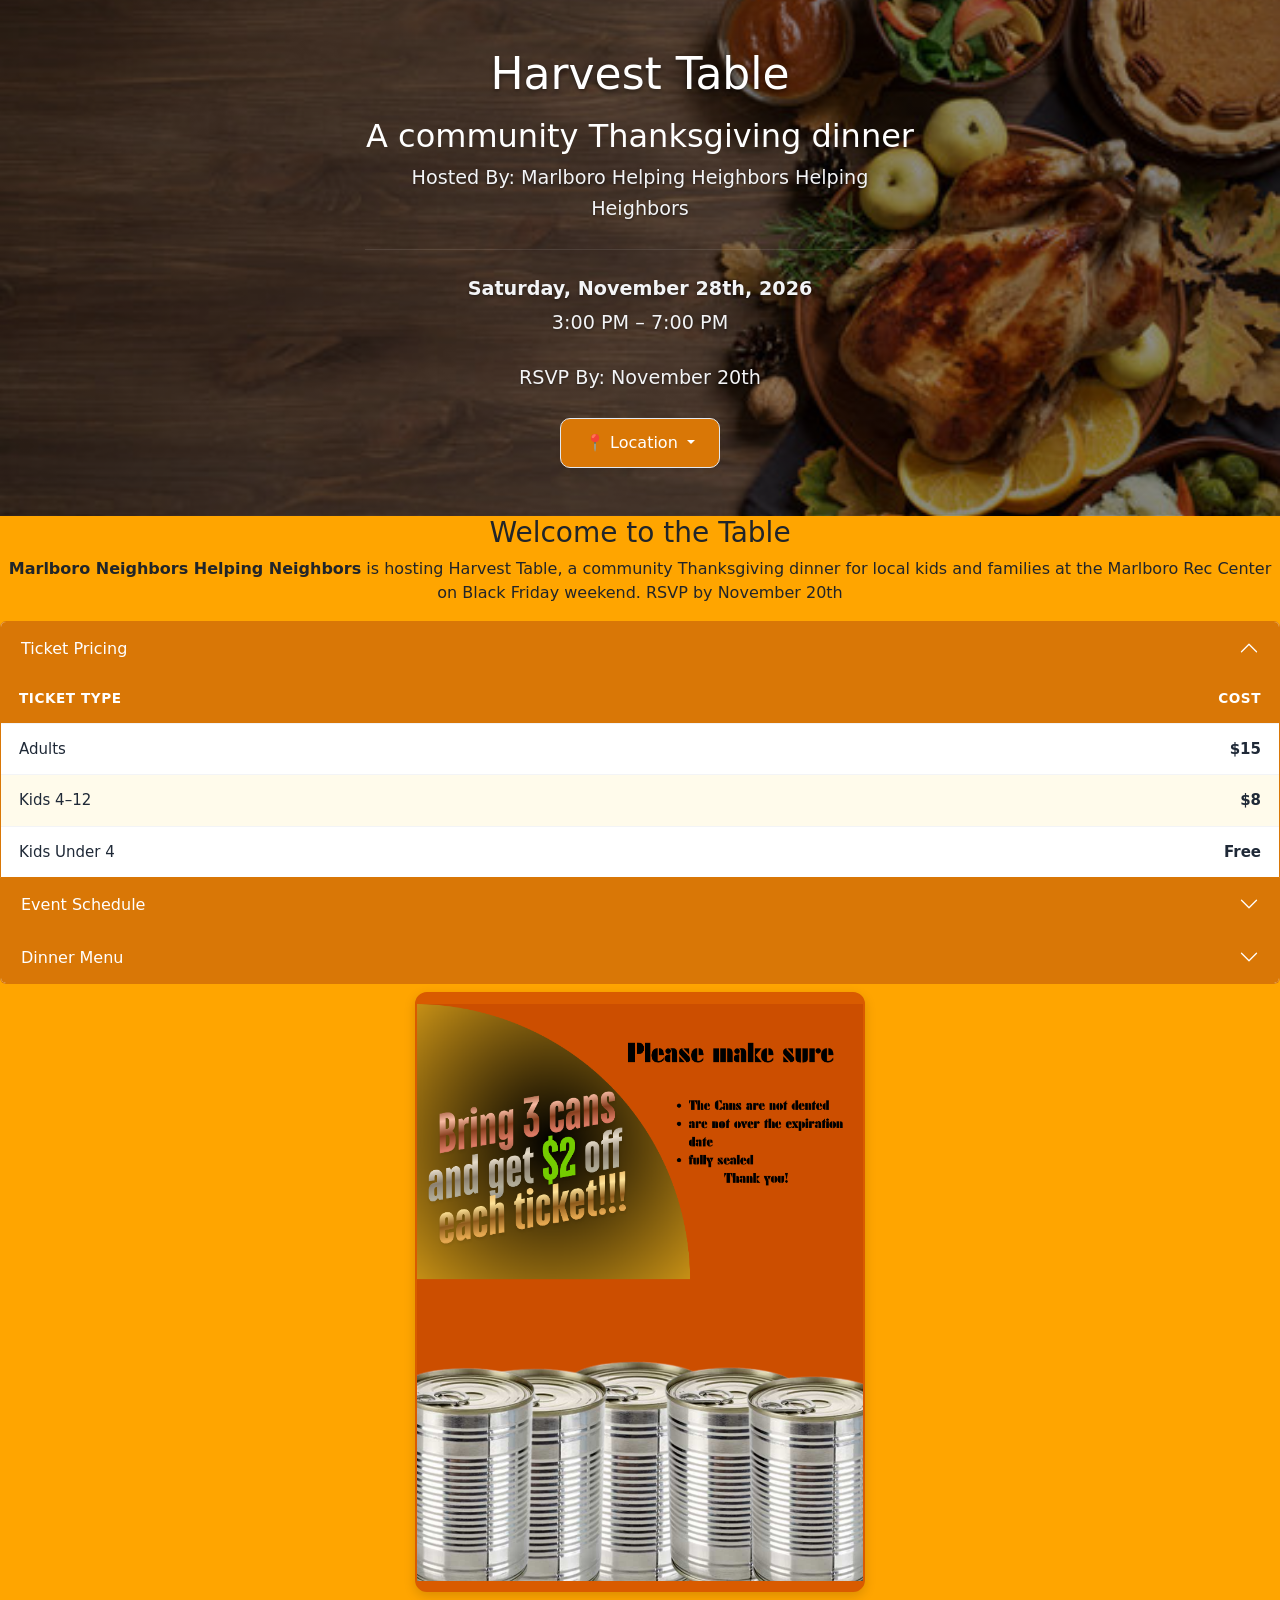
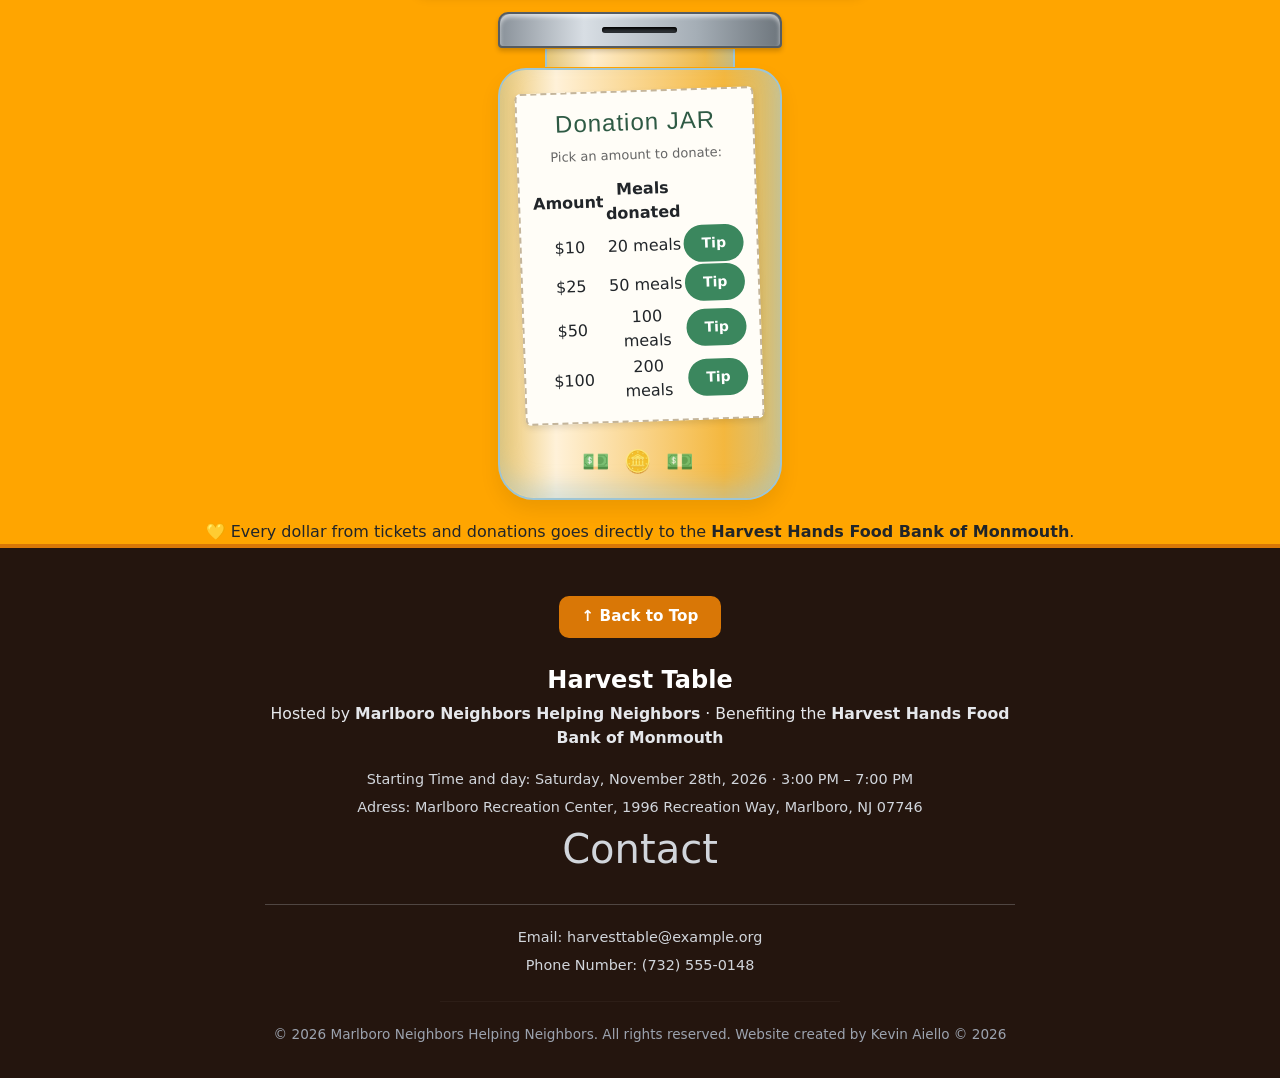
==== index.html @ 353831ac "made changes to the time schedule" ====
<!doctype html>
<html lang="en">

<head>
  <meta charset="utf-8">
  <meta name="viewport" content="width=device-width, initial-scale=1">
  <title>Harvest Table: A community Thanksgiving dinner</title>
  <link rel="icon" type="image/png" href="2938250.png">
  <meta name="description" content="This is the description that search engines will display. Aim for 145-155 characters.">
  <meta name="author" content="Insert the content author or owner name here">

  <!-- 1. Add Bootstrap 5 CSS BEFORE your style.css -->
  <link href="https://cdn.jsdelivr.net/npm/bootstrap@5.3.3/dist/css/bootstrap.min.css" rel="stylesheet">

  <!-- Link to your CSS file -->
  <link rel="stylesheet" href="style.css">

  <!-- 2. Add Bootstrap 5 JS Bundle (required for dropdowns & accordions) -->
  <script src="https://cdn.jsdelivr.net/npm/bootstrap@5.3.3/dist/js/bootstrap.bundle.min.js" defer></script>

  <!-- Link to your JS file -->
  <script src="script.js" defer></script>
</head>

<body>
  <!-- HERO / JUMBOTRON -->
  <header class="jumbotron">
    <div class="jumbotron-content">
      <h1>Harvest Table</h1>
      <h2>A community Thanksgiving dinner</h2>
      <p>Hosted By: Marlboro Helping Heighbors Helping Heighbors</p>
      <hr>
      <p class="mb-1 fw-semibold">Saturday, November 28th, 2026</p>
      <p class="mb-4">3:00 PM – 7:00 PM</p>
      <p>RSVP By: November 20th</p>

      <!-- LOCATION DROPDOWN -->
      <div class="dropdown location-dropdown">
        <button id="locationDropdownBtn" class="btn btn-light dropdown-toggle shadow-sm" type="button" data-bs-toggle="dropdown" data-bs-auto-close="outside" aria-expanded="false">
          📍 Location
        </button>

        <div class="dropdown-menu p-3 shadow-lg border-0" aria-labelledby="locationDropdownBtn">
          <div class="map-container mb-2">
            <iframe
              src="https://www.google.com/maps/embed?pb=!3m2!1sen!2sus!4v1794594938761!5m2!1sen!2sus!6m8!1m7!1s4ZTlZjT7XPtwOHM4Aud2xg!2m2!1d40.32738383964609!2d-74.2640283165281!3f290.0593765064519!4f0.35395307500712647!5f0.7820865974627469"
              allowfullscreen=""
              loading="lazy"
              referrerpolicy="strict-origin-when-cross-origin">
            </iframe>
          </div>
          <small class="d-block text-dark text-start">
            <strong>Address:</strong> Marlboro Recreation Center, 1996 Recreation Way, Marlboro, NJ 07746
          </small>

           <small class="d-block text-dark text-start">
            <strong>Parking:</strong> Free Parking (Acessable Entrance)
          </small>
          <button class="btn btn-secondary btn-sm w-100 mt-3" type="button" onclick="bootstrap.Dropdown.getOrCreateInstance(document.getElementById('locationDropdownBtn')).hide()">
            Close Map
          </button>
        </div>
      </div>
    </div>
  </header>

  <!-- MAIN CONTENT -->
  <main class="content-wrapper">

    <!-- ORGANIZED INTRO CARD -->
    <section class="intro-card">
      <h3>Welcome to the Table</h3>
      <p>
        <strong>Marlboro Neighbors Helping Neighbors</strong> is hosting Harvest Table, a community Thanksgiving dinner for local kids and families at the Marlboro Rec Center on Black Friday weekend. RSVP by November 20th
      </p>
      <div class="charity-callout">
      </div>
    </section>

    <!-- EVENT DETAILS ACCORDION -->
    <section class="accordion custom-accordion" id="eventDetailsAccordion">

      <!-- 1. TICKET PRICING -->
      <div class="accordion-item">
        <h2 class="accordion-header" id="headingTickets">
          <button class="accordion-button" type="button" data-bs-toggle="collapse" data-bs-target="#collapseTickets" aria-expanded="true" aria-controls="collapseTickets">
             Ticket Pricing
          </button>
        </h2>
        <div id="collapseTickets" class="accordion-collapse collapse show" aria-labelledby="headingTickets" data-bs-parent="#eventDetailsAccordion">
          <div class="accordion-body p-0">
            <div class="table-responsive">
              <table class="styled-table">
                <thead>
                  <tr>
                    <th>Ticket Type</th>
                    <th class="text-right">Cost</th>
                  </tr>
              
                </thead>
                <tbody>
                  <tr>
                    <td>Adults</td>
                    <td class="text-right fw-semibold">$15</td>
                  </tr>
                  <tr>
                    <td>Kids 4–12</td>
                    <td class="text-right fw-semibold">$8</td>
                  </tr>
                  <tr>
                    <td>Kids Under 4</td>
                    <td class="text-right fw-semibold">Free</td>
                  </tr>
                 
                </tbody>
                
              </table>

            </div>
          </div>
        </div>
      </div>

      <!-- 2. EVENT SCHEDULE -->
      <div class="accordion-item">
        <h2 class="accordion-header" id="headingSchedule">
          <button class="accordion-button collapsed" type="button" data-bs-toggle="collapse" data-bs-target="#collapseSchedule" aria-expanded="false" aria-controls="collapseSchedule">
             Event Schedule
          </button>
        </h2>
        <div id="collapseSchedule" class="accordion-collapse collapse" aria-labelledby="headingSchedule" data-bs-parent="#eventDetailsAccordion">
          <div class="accordion-body p-0">
            <div class="table-responsive">
              <table class="styled-table">
                <thead>
                  <tr>
                    <th class="col-nowrap">Time</th>
                    <th>What's Happening</th>
                  </tr>
                </thead>
                <tbody>
                  <tr>
                    <td class="col-nowrap fw-semibold">3:00-4:30 PM</td>
                    <td>Doors open · Kids' craft corner · Pumpkin decorating · Thankful Wall</td>
                  </tr>
                  <tr>
                    <td class="col-nowrap fw-semibold">4:30-6:00 PM</td>
                    <td>Dinner is served</td>
                  </tr>
                  <tr>
                    <td class="col-nowrap fw-semibold">6:00-6:45 PM</td>
                    <td>Pie contest + desserts</td>
                  </tr>
                  <tr>
                    <td class="col-nowrap fw-semibold">6:45-7:00 PM</td>
                    <td>Food bank thank-you + raffle</td>
                  </tr>
                </tbody>
              </table>
            </div>
          </div>
        </div>
      </div>

      <!-- 3. MENU -->
      <div class="accordion-item">
        <h2 class="accordion-header" id="headingMenu">
          <button class="accordion-button collapsed" type="button" data-bs-toggle="collapse" data-bs-target="#collapseMenu" aria-expanded="false" aria-controls="collapseMenu">
             Dinner Menu
          </button>
        </h2>
        <div id="collapseMenu" class="accordion-collapse collapse" aria-labelledby="headingMenu" data-bs-parent="#eventDetailsAccordion">
          <div class="accordion-body p-0">
            <div class="table-responsive">
              <table class="styled-table">
                <thead>
                  <tr>
                    <th class="col-nowrap">Course</th>
                    <th>Menu Items</th>
                  </tr>
                </thead>
                <tbody>
                  <tr>
                    <td class="col-nowrap fw-semibold">Mains</td>
                    <td>Roast turkey · Honey-glazed ham  · Stuffed acorn squash <em>(vegetarian/vegan option)</em></td>
                  </tr>
                  <tr>
                    <td class="col-nowrap fw-semibold">Sides</td>
                    <td>Mashed potatoes · Stuffing · Mac &amp; cheese · Green beans · Cranberry sauce · Cornbread</td>
                  </tr>
                  <tr>
                    <td class="col-nowrap fw-semibold">Dessert</td>
                    <td>Pumpkin pie · Apple pie</td>
                  </tr>
                  <tr>
                    <td class="col-nowrap fw-semibold">Drinks</td>
                    <td>Warm apple cider · Water · Coffee</td>
                  </tr>
                  <tr>
                    <td class="col-nowrap fw-semibold">(Allergies)</td>
                    <td>Let our staff know when you arrive.</td>
                  </tr>
                </tbody>
              </table>
            </div>
          </div>
        </div>
      </div>

    </section>
  </main>
<!-- Placed here to space the image box out -->
<h1></h1>
<!-- Placed here to space the image flyer box -->
<div class="flyer-box">
  <img src="Your paragraph text.png" alt="Bring 3 cans and get $2 off each ticket flyer">
</div>

















<!-- Tip Jar -->
  <!-- Outer Jar Container Table -->
  <table class="tip-jar">
    <!-- Lid Row -->
    <tr>
      <td class="jar-lid"></td>
    </tr>
    <!-- Neck Row -->
    <tr>
      <td><div class="jar-neck"></div></td>
    </tr>
    <!-- Glass Body Row -->
    <tr>
      <td class="jar-body">
        <div class="jar-label">
          <h2>Donation JAR</h2>
          <p>Pick an amount to donate:</p>

          <!-- Inner Donation Amounts Table -->
          <table class="donation-table">
            <thead>
              <tr>
                <th>Amount</th>
                <th>Meals donated</th>
                
              </tr>
            </thead>
            <tbody>
              <tr>
                <td class="amount">$10</td>
                <td>20 meals
                <td><a href="https://www.whitescreenonline.app/tool/tip-screen" class="tip-btn">Tip</a></td>
              </tr>
              <tr>
                <td class="amount">$25</td>
                <td>50 meals
                <td><a href="https://www.whitescreenonline.app/tool/tip-screen" class="tip-btn">Tip</a></td>
              </tr>
              <tr>
                <td class="amount">$50</td>
                <td>100 meals
                <td><a href="https://www.whitescreenonline.app/tool/tip-screen" class="tip-btn">Tip</a></td>
              </tr>
              <tr>
                <td class="amount">$100</td>
                <td>200 meals
                <td><a href="https://www.whitescreenonline.app/tool/tip-screen" class="tip-btn">Tip</a></td>
              </tr>
            </tbody>
          </table>

        </div>
        <div class="jar-bottom-money">💵 🪙 💵</div>
      </td>
    </tr>
  </table>

💛 Every dollar from tickets and donations goes directly to the <strong>Harvest Hands Food Bank of Monmouth</strong>.












<!-- FOOTER -->
  <footer class="site-footer">
    <div class="footer-content">
      <a href="#" class="back-to-top-btn">↑ Back to Top</a>

      <h4>Harvest Table</h4>
      <p class="footer-tagline">
        Hosted by <strong>Marlboro Neighbors Helping Neighbors</strong> · Benefiting the <strong>Harvest Hands Food Bank of Monmouth</strong>
      </p>

      <div class="footer-details">
        <span>Starting Time and day: Saturday, November 28th, 2026 · 3:00 PM – 7:00 PM</span>
        <span>Adress: Marlboro Recreation Center, 1996 Recreation Way, Marlboro, NJ 07746</span>
                  <h1>Contact</h1>
                     <hr>
        <span>Email: harvesttable@example.org</span>
        <span>Phone Number: (732) 555-0148</span>
      </div>

      <hr class="footer-divider">
      <small class="footer-copy">&copy; 2026 Marlboro Neighbors Helping Neighbors. All rights reserved.
                   Website created by Kevin Aiello &copy; 2026
      </small>
      
    </div>
  </footer>


</body>

</html>
---- style.css ----
body {
      font-family: system-ui, -apple-system, sans-serif;
      margin: 0;
      padding: 0;
      background-color: orange;
      text-align: center;
    }

  .jumbotron {
  background-image: linear-gradient(rgba(0, 0, 0, 0.45), rgba(0, 0, 0, 0.45)), url('360_F_225888620_WYUxWd3tUwkkbsGYDJJ5rAv2eTbTfed2.jpg');
  background-size: cover;
  background-position: right center;
  background-repeat: no-repeat;
  
  
  padding: 3rem 2rem; 
  margin: 0;
  border-radius: 0;
  text-align: center;
  color: #ffffff;
}

      
    
    .jumbotron-content {
      max-width: 550px;
      margin: 0 auto; 
    }

    .jumbotron h1 {
      font-size: 2.75rem;
      margin-top: 0;
      margin-bottom: 1rem;
      color: #ffffff;
      text-shadow: 0 2px 4px rgba(0, 0, 0, 0.5);
    }

    .jumbotron p {
      font-size: 1.2rem;
      color: #f3f4f6;
      margin-bottom: 1.5rem;
      line-height: 1.6;
      text-shadow: 0 1px 3px rgba(0, 0, 0, 0.5);
    }

    .jumbotron hr {
      border: 0;
      border-top: 1px solid rgba(255, 255, 255, 0.4);
      margin: 1.5rem 0;
    }

    .btn {
      display: inline-block;
      background-color: #d97706; 
      color: #ffffff;
      text-decoration: none;
      padding: 0.75rem 1.5rem;
      border-radius: 6px;
      font-weight: 600;
    }



.location-dropdown .dropdown-menu {
  width: 90vw;          
  background-color: #ffffff;
  margin-top: 8px !important;
}


.location-dropdown .map-container {
  position: relative;
  width: 100%;
  height: 350px;          /* Adjust height to your liking */
  border-radius: 12px;    /* Rounds the map corners */
  overflow: hidden;       /* Clips the iframe to the rounded corners */
  box-shadow: inset 0 0 0 1px rgba(0, 0, 0, 0.08);
}


.location-dropdown .map-container iframe {
  position: absolute;
  top: 0;
  left: 0;
  width: 100%;
  height: 100%;
  border: 0;
}


.location-dropdown > .btn {
  border-radius: 10px;
  font-weight: 500;
  border: 1px solid #e2e8f0;
  transition: all 0.2s ease;
}

.location-dropdown > .btn:hover {
  background-color: #f8fafc;
  transform: translateY(-1px);
}


    
.table-container {
  width: 100%;
  max-width: 700px;
  margin: 24px auto;
  overflow-x: auto;
  border-radius: 12px;
  background-color: #ffffff;
  box-shadow: 0 4px 16px rgba(0, 0, 0, 0.12);
  font-family: system-ui, -apple-system, sans-serif;
}

.styled-table {
  width: 100%;
  border-collapse: collapse;
  font-size: 15px;
  text-align: left;
  color: #1f2937;
}

.styled-table caption {
  font-size: 1.25rem;
  font-weight: 700;
  padding: 16px 18px 12px;
  text-align: left;
  color: #111827;
  background-color: #ffffff;
}

.styled-table thead tr {
  background-color: #d97706;
  color: #ffffff;
  font-size: 0.85rem;
  text-transform: uppercase;
  letter-spacing: 0.04em;
}

.styled-table th,
.styled-table td {
  padding: 14px 18px;
  border-bottom: 1px solid #f3f4f6;
}

.styled-table tbody tr {
  transition: background-color 0.15s ease;
}

.styled-table tbody tr:nth-of-type(even) {
  background-color: #fffbeb;
}

.styled-table tbody tr:hover {
  background-color: #fef3c7;
}

.styled-table tbody tr:last-of-type td {
  border-bottom: none;
}

.styled-table tfoot tr {
  font-weight: 700;
  background-color: #f9fafb;
  color: #111827;
  border-top: 2px solid #d97706;
}

.text-right {
  text-align: right;
}

/* accordion */
/* Alternating pattern: #d97706 (odd items) & Muted Gold (even items) */
.custom-accordion .accordion-item:nth-child(odd) .accordion-button {
  background-color: #d97706;
  color: #ffffff;
}

.custom-accordion .accordion-item:nth-child(even) .accordion-button {
  background-color: #d97706; /* Muted gold */
  color: #ffffff;
}

.custom-accordion .accordion-item:nth-child(odd) .accordion-button:not(.collapsed) {
  background-color: #d97706;
  color: #ffffff;
  box-shadow: none;
}

.custom-accordion .accordion-item:nth-child(even) .accordion-button:not(.collapsed) {
  background-color: #d97706; /* Slightly deeper muted gold when open */
  color: #ffffff;
  box-shadow: none;
}


.custom-accordion .accordion-button::after {
  filter: brightness(0) invert(1);
}

.custom-accordion .accordion-button:focus {
  box-shadow: 0 0 0 0.25rem rgba(217, 119, 6, 0.35);
}

/* Subtle matching border for each accordion item */
.custom-accordion .accordion-item:nth-child(odd) {
  border-color: #d97706;
}

.custom-accordion .accordion-item:nth-child(even) {
  border-color: #d97706;
}
/* Accordion */






/* Main Jar Table */
.tip-jar {
  border-collapse: separate;
  border-spacing: 0;
  width: 240px;
  margin: 20px auto;
}

/* Metal Lid */
.jar-lid {
  height: 36px;
  background: linear-gradient(90deg, #8a929a 0%, #d8dee4 30%, #a5aeb6 70%, #6e767d 100%);
  border: 2px solid #555c63;
  border-radius: 10px 10px 4px 4px;
  box-shadow: inset 0 3px 4px rgba(255, 255, 255, 0.6), 0 3px 5px rgba(0, 0, 0, 0.2);
  position: relative;
}

/* Coin Slot on Lid */
.jar-lid::after {
  content: "";
  display: block;
  width: 75px;
  height: 6px;
  background: #2c3034;
  border-radius: 3px;
  margin: 0 auto;
  box-shadow: inset 0 2px 3px #000;
}

/* Glass Neck */
.jar-neck {
  height: 18px;
  width: 190px;
  margin: 0 auto;
  background: linear-gradient(90deg, rgba(200, 230, 240, 0.5) 0%, rgba(255, 255, 255, 0.8) 25%, rgba(200, 230, 240, 0.3) 85%, rgba(160, 200, 215, 0.6) 100%);
  border-left: 2px solid #9ec5d4;
  border-right: 2px solid #9ec5d4;
}

/* Glass Body */
.jar-body {
  height: 250px;
  background: linear-gradient(90deg, rgba(210, 238, 248, 0.45) 0%, rgba(255, 255, 255, 0.85) 20%, rgba(210, 238, 248, 0.25) 80%, rgba(175, 215, 230, 0.55) 100%);
  border: 2px solid #9ec5d4;
  border-radius: 28px 28px 36px 36px;
  box-shadow: inset 0 -12px 20px rgba(158, 197, 212, 0.4), 0 10px 20px rgba(0, 0, 0, 0.08);
  text-align: center;
  vertical-align: middle;
  padding: 20px;
  position: relative;
}

/* Paper Label */
.jar-label {
  background-color: #fffdf7;
  border: 2px dashed #c4b59b;
  border-radius: 6px;
  padding: 16px 12px;
  box-shadow: 0 3px 6px rgba(0, 0, 0, 0.1);
  transform: rotate(-2deg);
}

.jar-label h2 {
  margin: 0 0 8px 0;
  font-family: 'Comic Sans MS', 'Marker Felt', cursive, sans-serif;
  font-size: 24px;
  color: #2e5a44;
  letter-spacing: 1px;
}

.jar-label p {
  margin: 0 0 12px 0;
  font-size: 13px;
  color: #666;
}

/* Tip Button Inside Label */
.tip-btn {
  display: inline-block;
  background-color: #3b875e;
  color: #ffffff;
  text-decoration: none;
  font-weight: bold;
  font-size: 14px;
  padding: 8px 18px;
  border-radius: 20px;
  transition: background-color 0.2s ease;
}

.tip-btn:hover {
  background-color: #2c6848;
}

/* Decorative Coins/Bills at the Bottom */
.jar-bottom-money {
  margin-top: 22px;
  font-size: 22px;
  letter-spacing: 4px;
  opacity: 0.85;
}


.flyer-box {
  width: 100%;            
  max-width: 450px;        
  aspect-ratio: 3 / 4; 
  margin: 0 auto;   
  border: 2px solid #d95b00;
  border-radius: 12px;
  overflow: hidden;
  box-shadow: 0 4px 12px rgba(0, 0, 0, 0.15);
  background-color: #d95b00; 
}

.flyer-box img {
  width: 100%;
  height: 100%;
  object-fit: contain;     
}




















/* Footer */
/* Smooth scrolling for the Back to Top button */
html {
  scroll-behavior: smooth;
}

.site-footer {
  background-color: #24150e;
  color: #f3f4f6;
  border-top: 4px solid #d97706;
  padding: 3rem 1.5rem 2rem;
  text-align: center;
}

.footer-content {
  max-width: 750px;
  margin: 0 auto;
}

.back-to-top-btn {
  display: inline-block;
  background-color: #d97706;
  color: #ffffff;
  text-decoration: none;
  font-weight: 600;
  font-size: 0.95rem;
  padding: 0.6rem 1.4rem;
  border-radius: 10px;
  margin-bottom: 1.75rem;
  transition: background-color 0.2s ease, transform 0.2s ease;
}

.back-to-top-btn:hover {
  background-color: #b45309;
  color: #ffffff;
  transform: translateY(-2px);
}

.site-footer h4 {
  font-size: 1.5rem;
  font-weight: 700;
  color: #ffffff;
  margin-bottom: 0.5rem;
}

.footer-tagline {
  font-size: 0.98rem;
  color: #e5e7eb;
  margin-bottom: 1.25rem;
  line-height: 1.5;
}

.footer-details {
  display: flex;
  flex-direction: column;
  gap: 0.4rem;
  font-size: 0.9rem;
  color: #d1d5db;
  margin-bottom: 1.5rem;
}

.footer-divider {
  border: 0;
  border-top: 1px solid rgba(255, 255, 255, 0.15);
  margin: 1.25rem auto;
  max-width: 400px;
}

.footer-copy {
  color: #9ca3af;
  font-size: 0.85rem;
}
/* footer end */
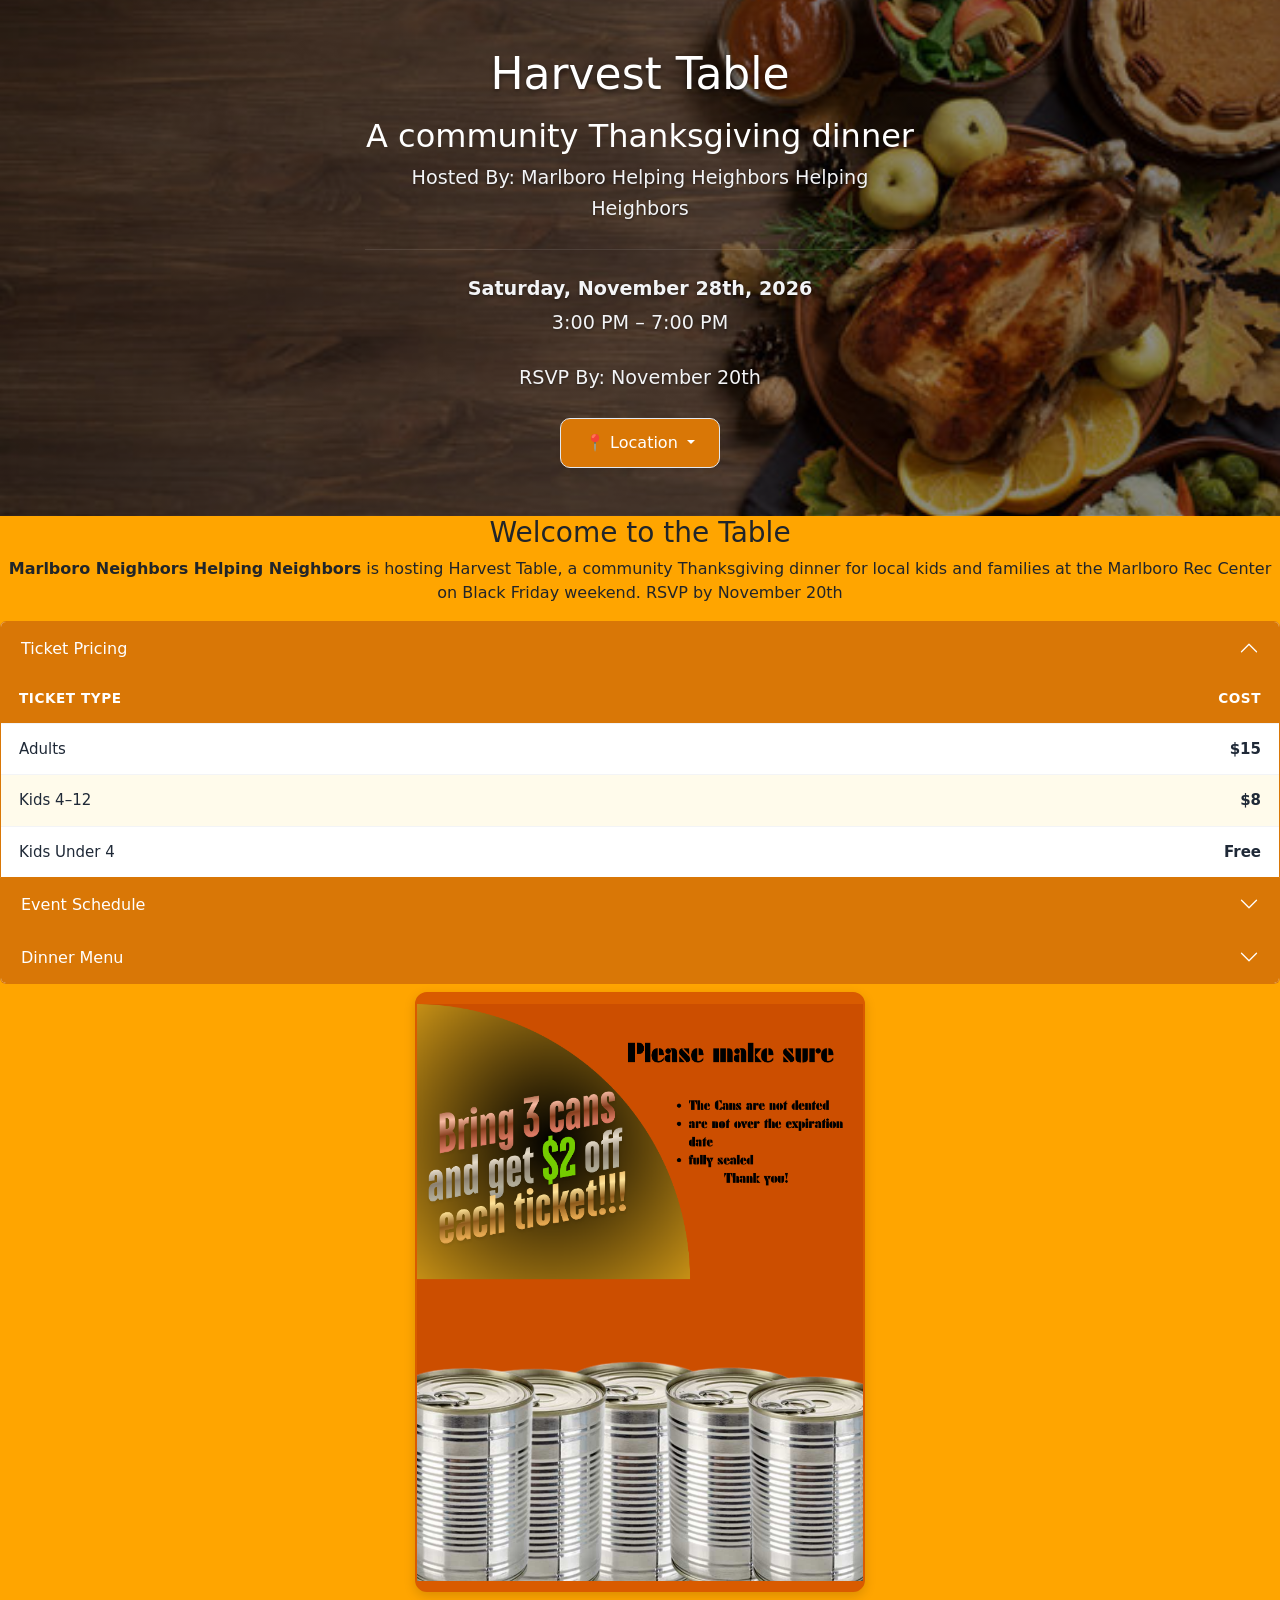
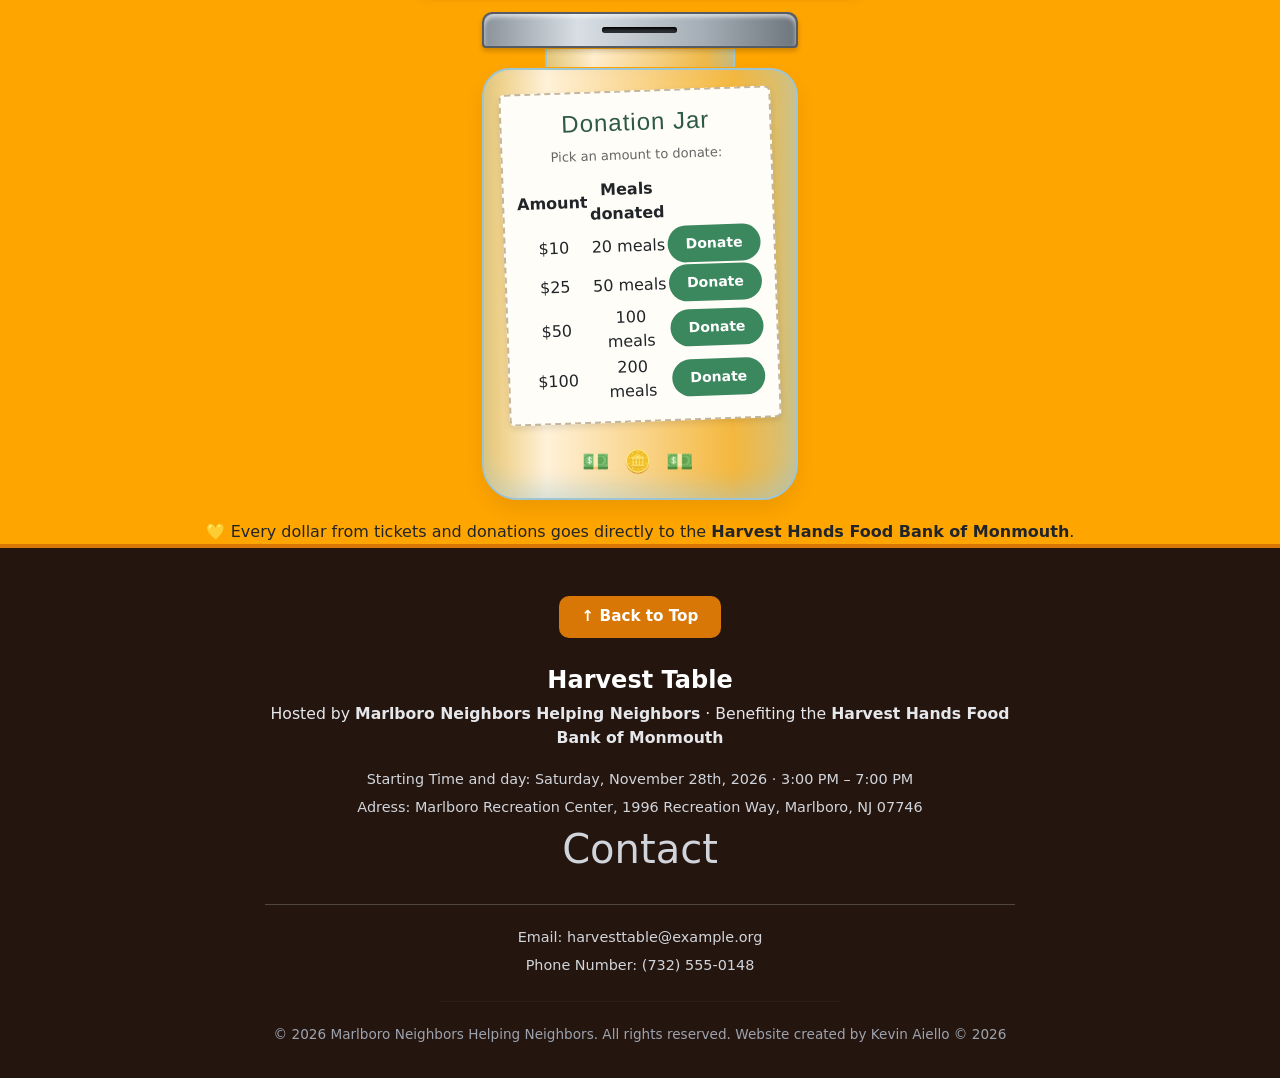
==== commit 22c2841e: "Donation jar fix" ====
--- a/index.html
+++ b/index.html
@@ -247,7 +247,7 @@
     <tr>
       <td class="jar-body">
         <div class="jar-label">
-          <h2>Donation JAR</h2>
+          <h2>Donation Jar</h2>
           <p>Pick an amount to donate:</p>
 
           <!-- Inner Donation Amounts Table -->
@@ -263,22 +263,22 @@
               <tr>
                 <td class="amount">$10</td>
                 <td>20 meals
-                <td><a href="https://www.whitescreenonline.app/tool/tip-screen" class="tip-btn">Tip</a></td>
+                <td><a href="https://www.whitescreenonline.app/tool/tip-screen" class="tip-btn">Donate</a></td>
               </tr>
               <tr>
                 <td class="amount">$25</td>
                 <td>50 meals
-                <td><a href="https://www.whitescreenonline.app/tool/tip-screen" class="tip-btn">Tip</a></td>
+                <td><a href="https://www.whitescreenonline.app/tool/tip-screen" class="tip-btn">Donate</a></td>
               </tr>
               <tr>
                 <td class="amount">$50</td>
                 <td>100 meals
-                <td><a href="https://www.whitescreenonline.app/tool/tip-screen" class="tip-btn">Tip</a></td>
+                <td><a href="https://www.whitescreenonline.app/tool/tip-screen" class="tip-btn">Donate</a></td>
               </tr>
               <tr>
                 <td class="amount">$100</td>
                 <td>200 meals
-                <td><a href="https://www.whitescreenonline.app/tool/tip-screen" class="tip-btn">Tip</a></td>
+                <td><a href="https://www.whitescreenonline.app/tool/tip-screen" class="tip-btn">Donate</a></td>
               </tr>
             </tbody>
           </table>
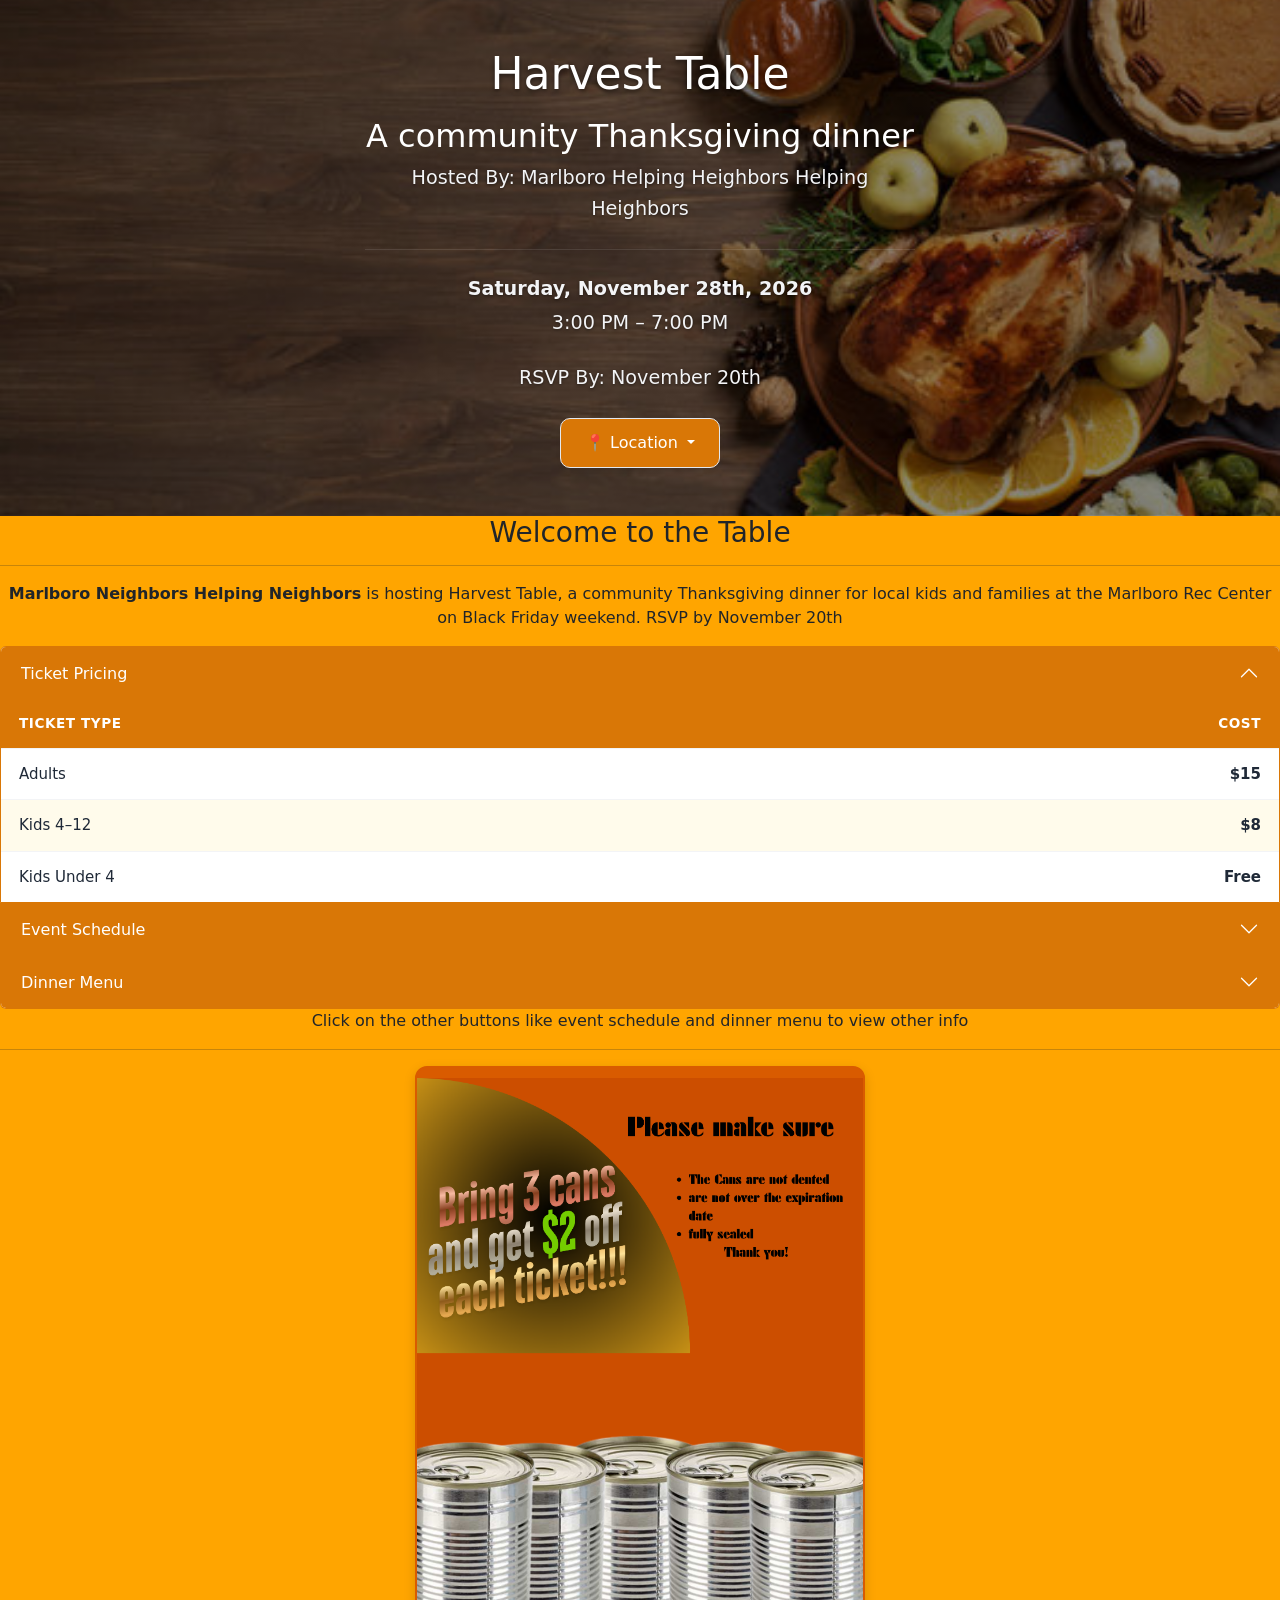
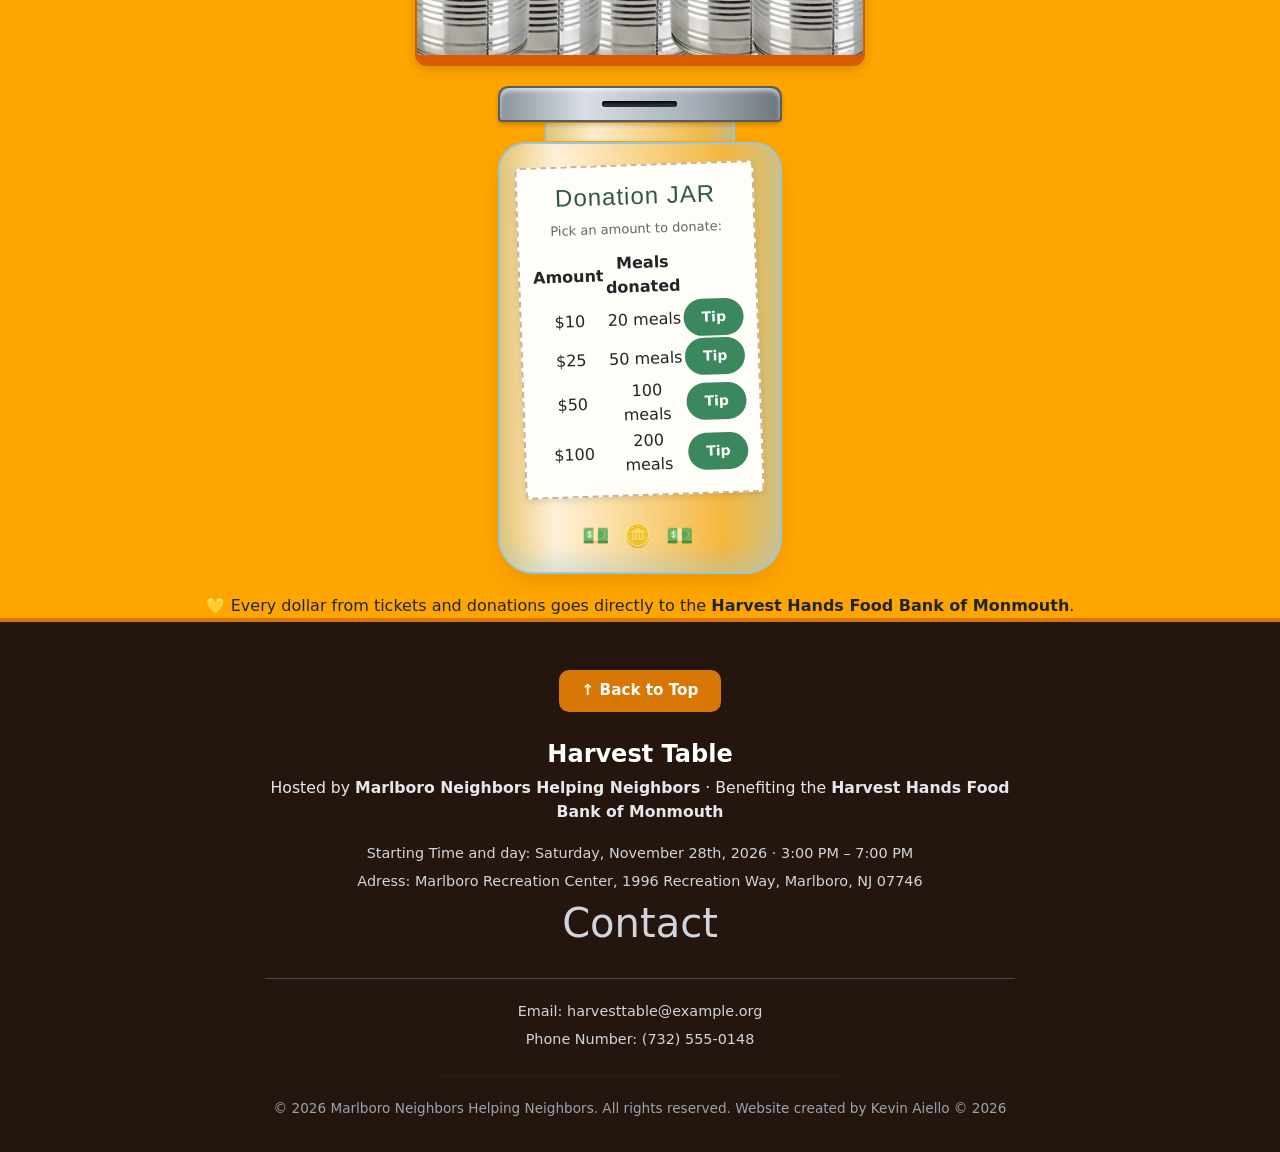
==== commit d7c3efa3: "Added in more info to make my website idiot proof on the accordion telling them what to do because i" ====
--- a/index.html
+++ b/index.html
@@ -70,9 +70,11 @@
     <!-- ORGANIZED INTRO CARD -->
     <section class="intro-card">
       <h3>Welcome to the Table</h3>
+      <hr>
       <p>
         <strong>Marlboro Neighbors Helping Neighbors</strong> is hosting Harvest Table, a community Thanksgiving dinner for local kids and families at the Marlboro Rec Center on Black Friday weekend. RSVP by November 20th
       </p>
+     
       <div class="charity-callout">
       </div>
     </section>
@@ -209,9 +211,12 @@
 
     </section>
   </main>
-<!-- Placed here to space the image box out -->
+   <p>Click on the other buttons like event schedule and dinner menu to view other info</p>
+<hr>
+<!-- Placed here to space the image box out please do not remove this empty H1 tag thank you! -->
 <h1></h1>
-<!-- Placed here to space the image flyer box -->
+<!-- Placed here to space the image flyer box please do not remove this empty H1 tag thank you! -->
+
 <div class="flyer-box">
   <img src="Your paragraph text.png" alt="Bring 3 cans and get $2 off each ticket flyer">
 </div>
@@ -247,7 +252,7 @@
     <tr>
       <td class="jar-body">
         <div class="jar-label">
-          <h2>Donation Jar</h2>
+          <h2>Donation JAR</h2>
           <p>Pick an amount to donate:</p>
 
           <!-- Inner Donation Amounts Table -->
@@ -263,22 +268,22 @@
               <tr>
                 <td class="amount">$10</td>
                 <td>20 meals
-                <td><a href="https://www.whitescreenonline.app/tool/tip-screen" class="tip-btn">Donate</a></td>
+                <td><a href="https://www.whitescreenonline.app/tool/tip-screen" class="tip-btn">Tip</a></td>
               </tr>
               <tr>
                 <td class="amount">$25</td>
                 <td>50 meals
-                <td><a href="https://www.whitescreenonline.app/tool/tip-screen" class="tip-btn">Donate</a></td>
+                <td><a href="https://www.whitescreenonline.app/tool/tip-screen" class="tip-btn">Tip</a></td>
               </tr>
               <tr>
                 <td class="amount">$50</td>
                 <td>100 meals
-                <td><a href="https://www.whitescreenonline.app/tool/tip-screen" class="tip-btn">Donate</a></td>
+                <td><a href="https://www.whitescreenonline.app/tool/tip-screen" class="tip-btn">Tip</a></td>
               </tr>
               <tr>
                 <td class="amount">$100</td>
                 <td>200 meals
-                <td><a href="https://www.whitescreenonline.app/tool/tip-screen" class="tip-btn">Donate</a></td>
+                <td><a href="https://www.whitescreenonline.app/tool/tip-screen" class="tip-btn">Tip</a></td>
               </tr>
             </tbody>
           </table>
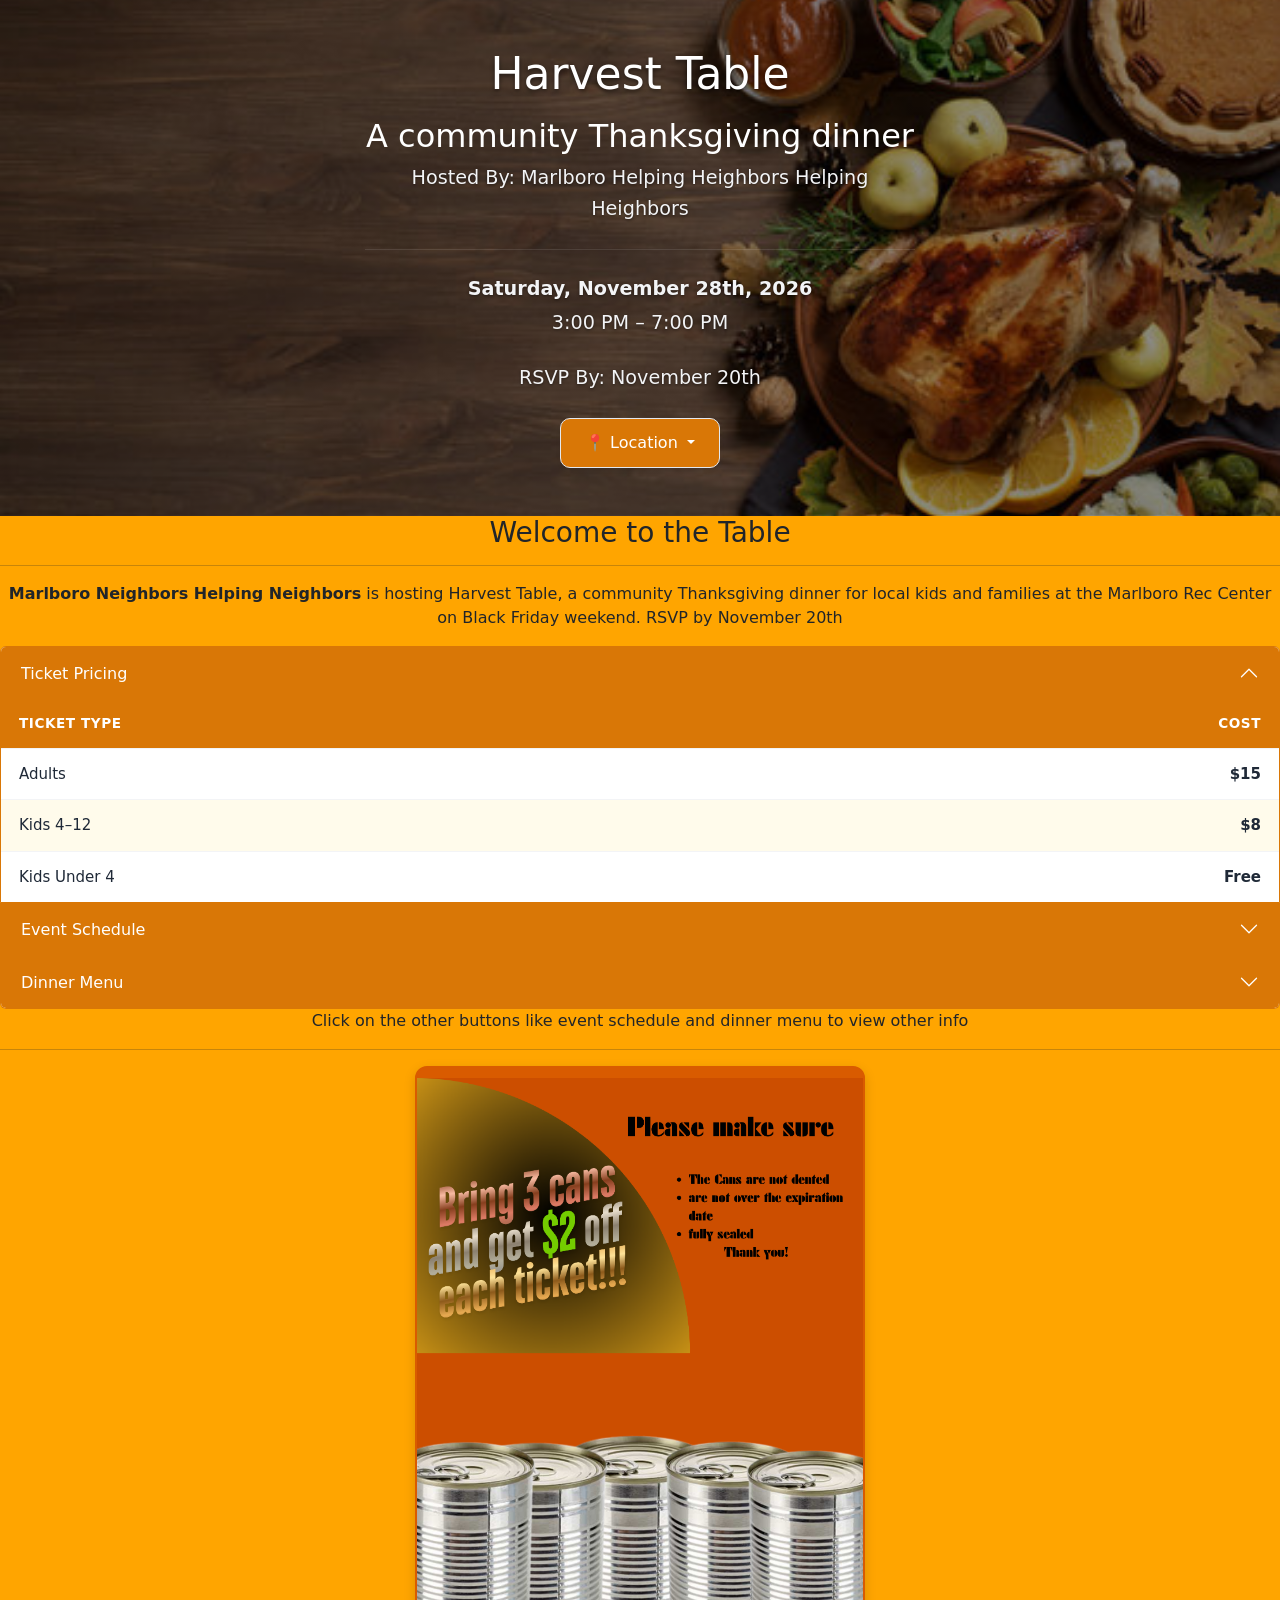
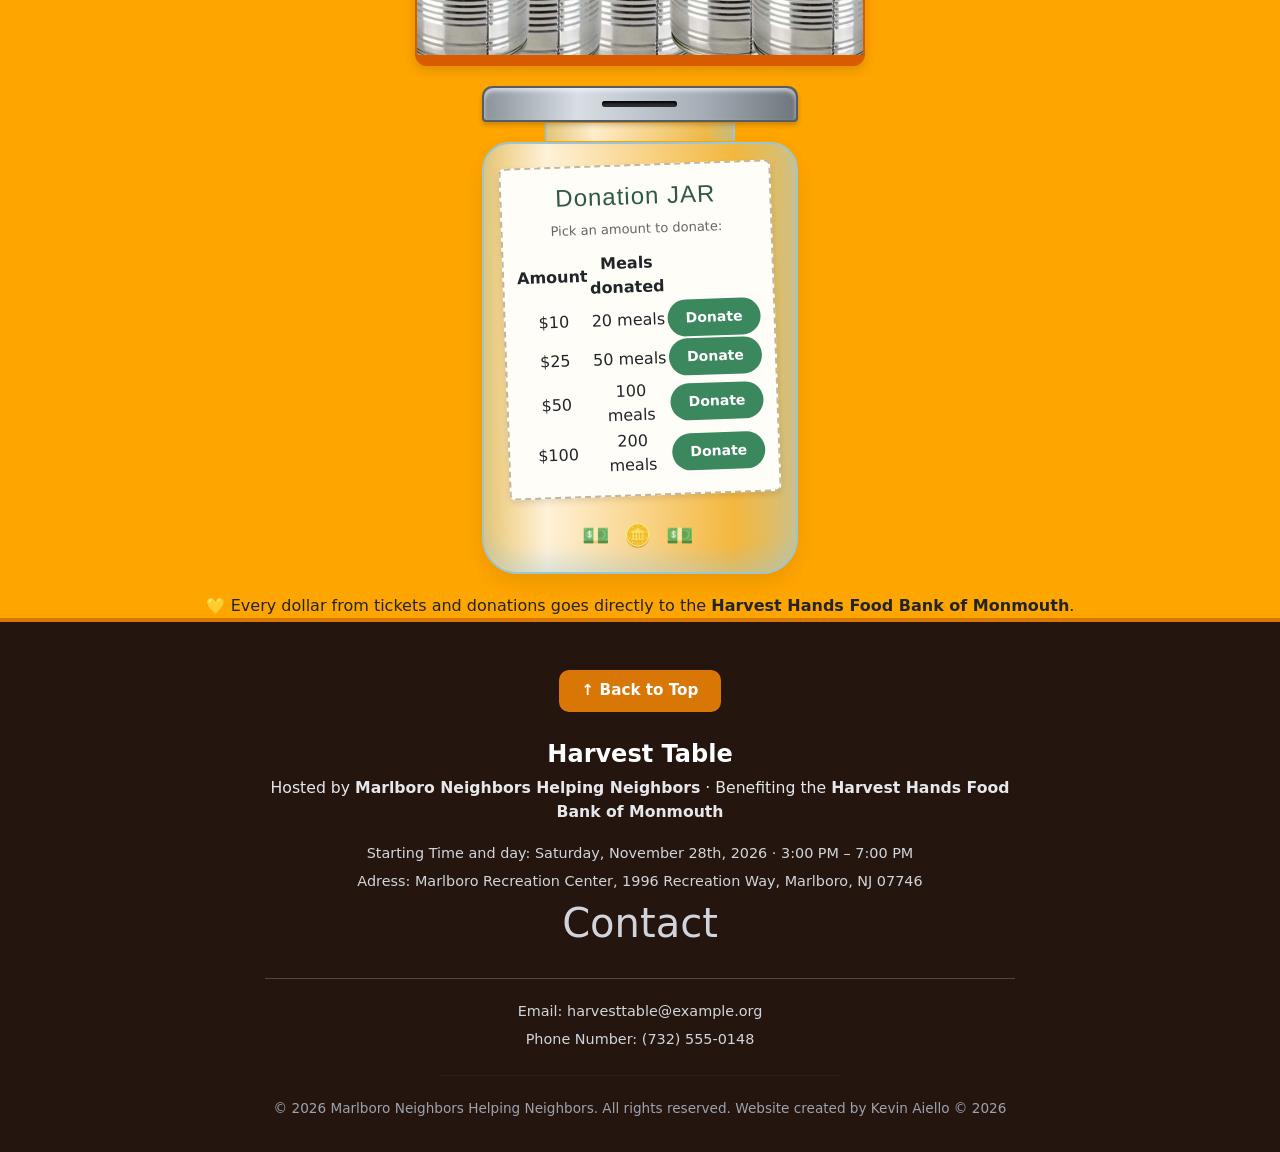
==== commit 2492a3dc: "changed the buttons to say donate instead of tip" ====
--- a/index.html
+++ b/index.html
@@ -200,7 +200,7 @@
                   </tr>
                   <tr>
                     <td class="col-nowrap fw-semibold">(Allergies)</td>
-                    <td>Let our staff know when you arrive.</td>
+                    <td>Please let our staff know when you arrive.</td>
                   </tr>
                 </tbody>
               </table>
@@ -268,22 +268,22 @@
               <tr>
                 <td class="amount">$10</td>
                 <td>20 meals
-                <td><a href="https://www.whitescreenonline.app/tool/tip-screen" class="tip-btn">Tip</a></td>
+                <td><a href="https://www.whitescreenonline.app/tool/tip-screen" class="tip-btn">Donate</a></td>
               </tr>
               <tr>
                 <td class="amount">$25</td>
                 <td>50 meals
-                <td><a href="https://www.whitescreenonline.app/tool/tip-screen" class="tip-btn">Tip</a></td>
+                <td><a href="https://www.whitescreenonline.app/tool/tip-screen" class="tip-btn">Donate</a></td>
               </tr>
               <tr>
                 <td class="amount">$50</td>
                 <td>100 meals
-                <td><a href="https://www.whitescreenonline.app/tool/tip-screen" class="tip-btn">Tip</a></td>
+                <td><a href="https://www.whitescreenonline.app/tool/tip-screen" class="tip-btn">Donate</a></td>
               </tr>
               <tr>
                 <td class="amount">$100</td>
                 <td>200 meals
-                <td><a href="https://www.whitescreenonline.app/tool/tip-screen" class="tip-btn">Tip</a></td>
+                <td><a href="https://www.whitescreenonline.app/tool/tip-screen" class="tip-btn">Donate</a></td>
               </tr>
             </tbody>
           </table>
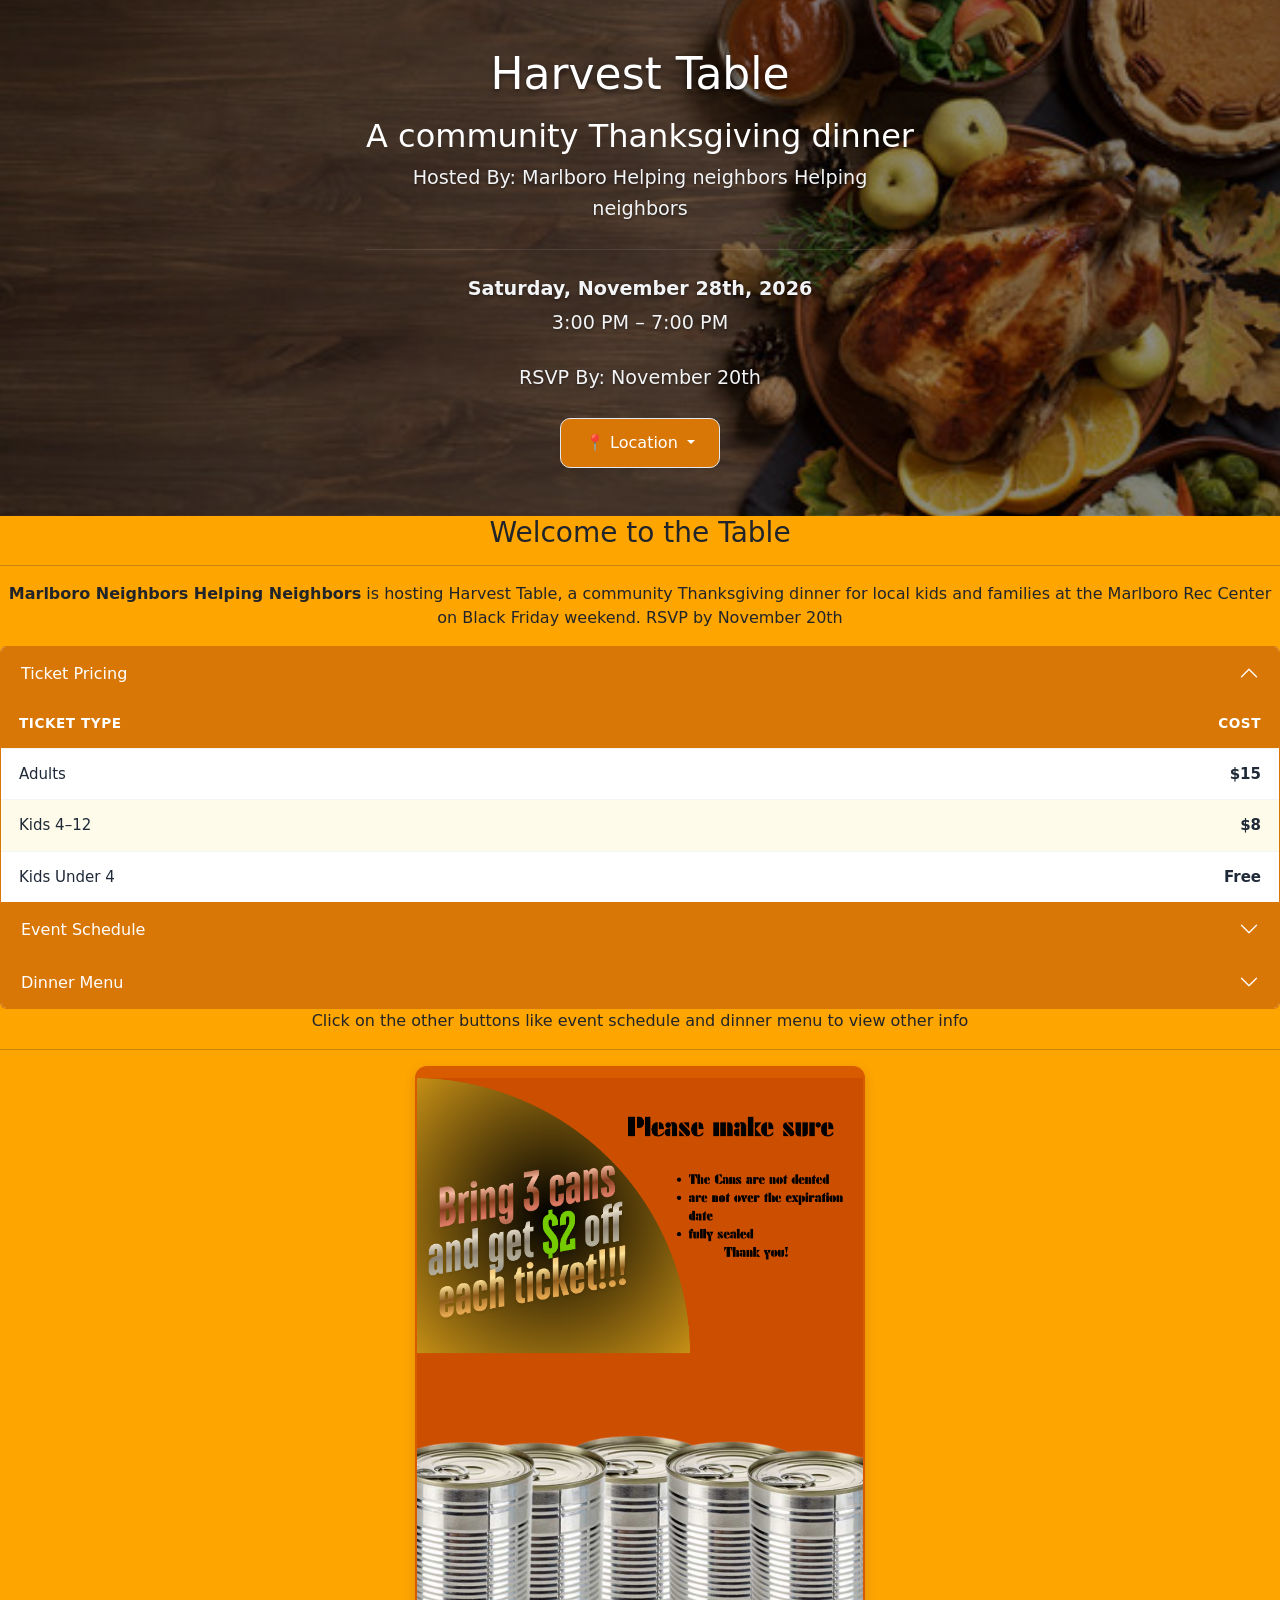
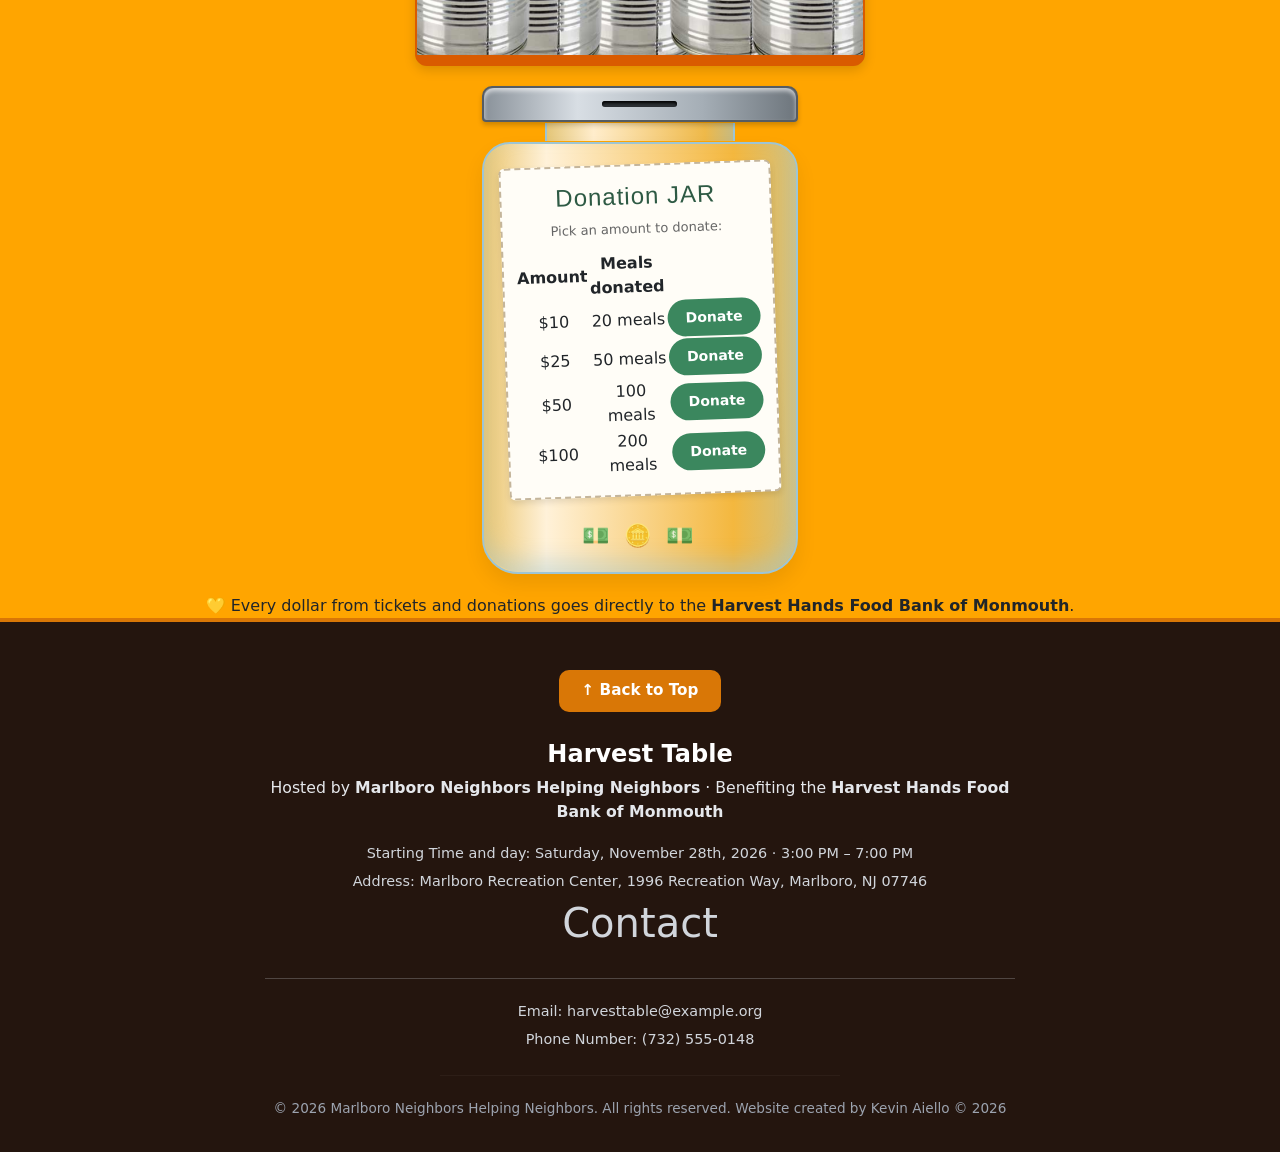
==== commit d8e01773: "fixed some grammar issues" ====
--- a/index.html
+++ b/index.html
@@ -28,7 +28,7 @@
     <div class="jumbotron-content">
       <h1>Harvest Table</h1>
       <h2>A community Thanksgiving dinner</h2>
-      <p>Hosted By: Marlboro Helping Heighbors Helping Heighbors</p>
+      <p>Hosted By: Marlboro Helping neighbors Helping neighbors</p>
       <hr>
       <p class="mb-1 fw-semibold">Saturday, November 28th, 2026</p>
       <p class="mb-4">3:00 PM – 7:00 PM</p>
@@ -319,7 +319,7 @@
 
       <div class="footer-details">
         <span>Starting Time and day: Saturday, November 28th, 2026 · 3:00 PM – 7:00 PM</span>
-        <span>Adress: Marlboro Recreation Center, 1996 Recreation Way, Marlboro, NJ 07746</span>
+        <span>Address: Marlboro Recreation Center, 1996 Recreation Way, Marlboro, NJ 07746</span>
                   <h1>Contact</h1>
                      <hr>
         <span>Email: harvesttable@example.org</span>
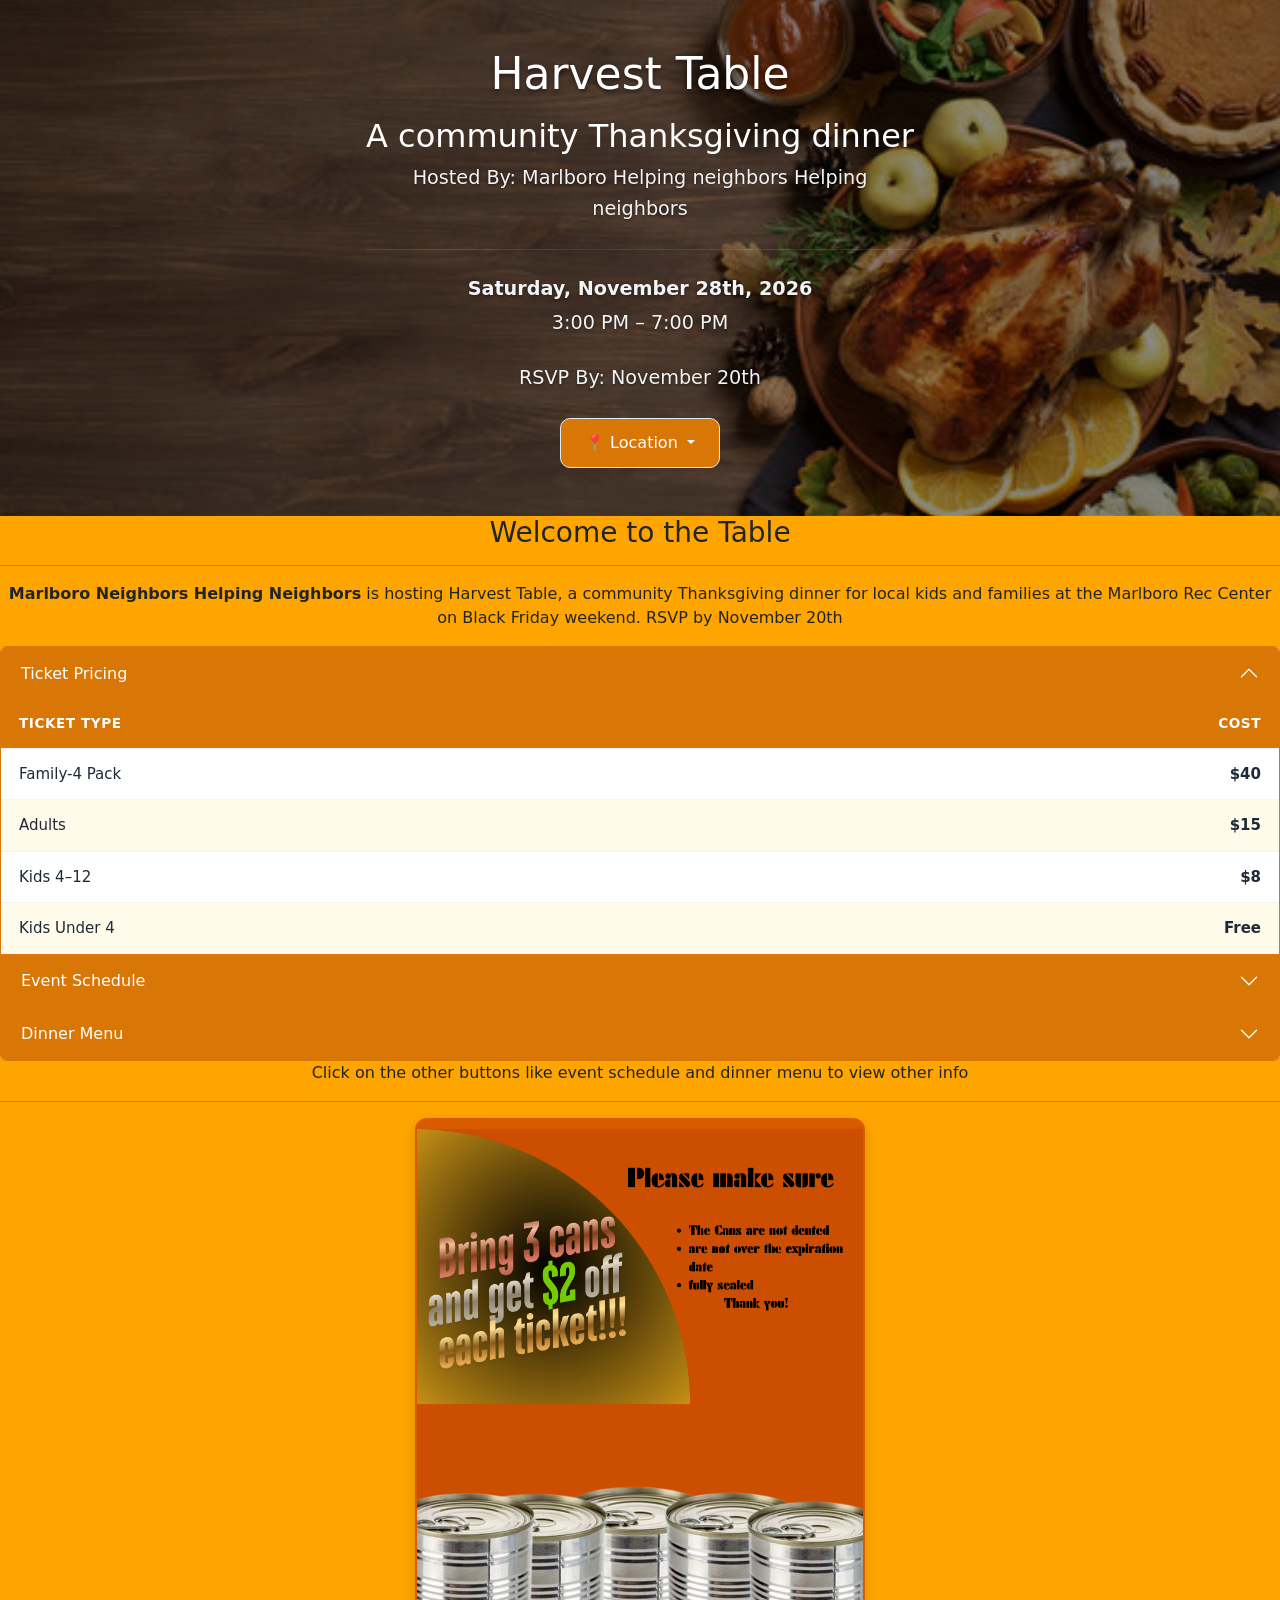
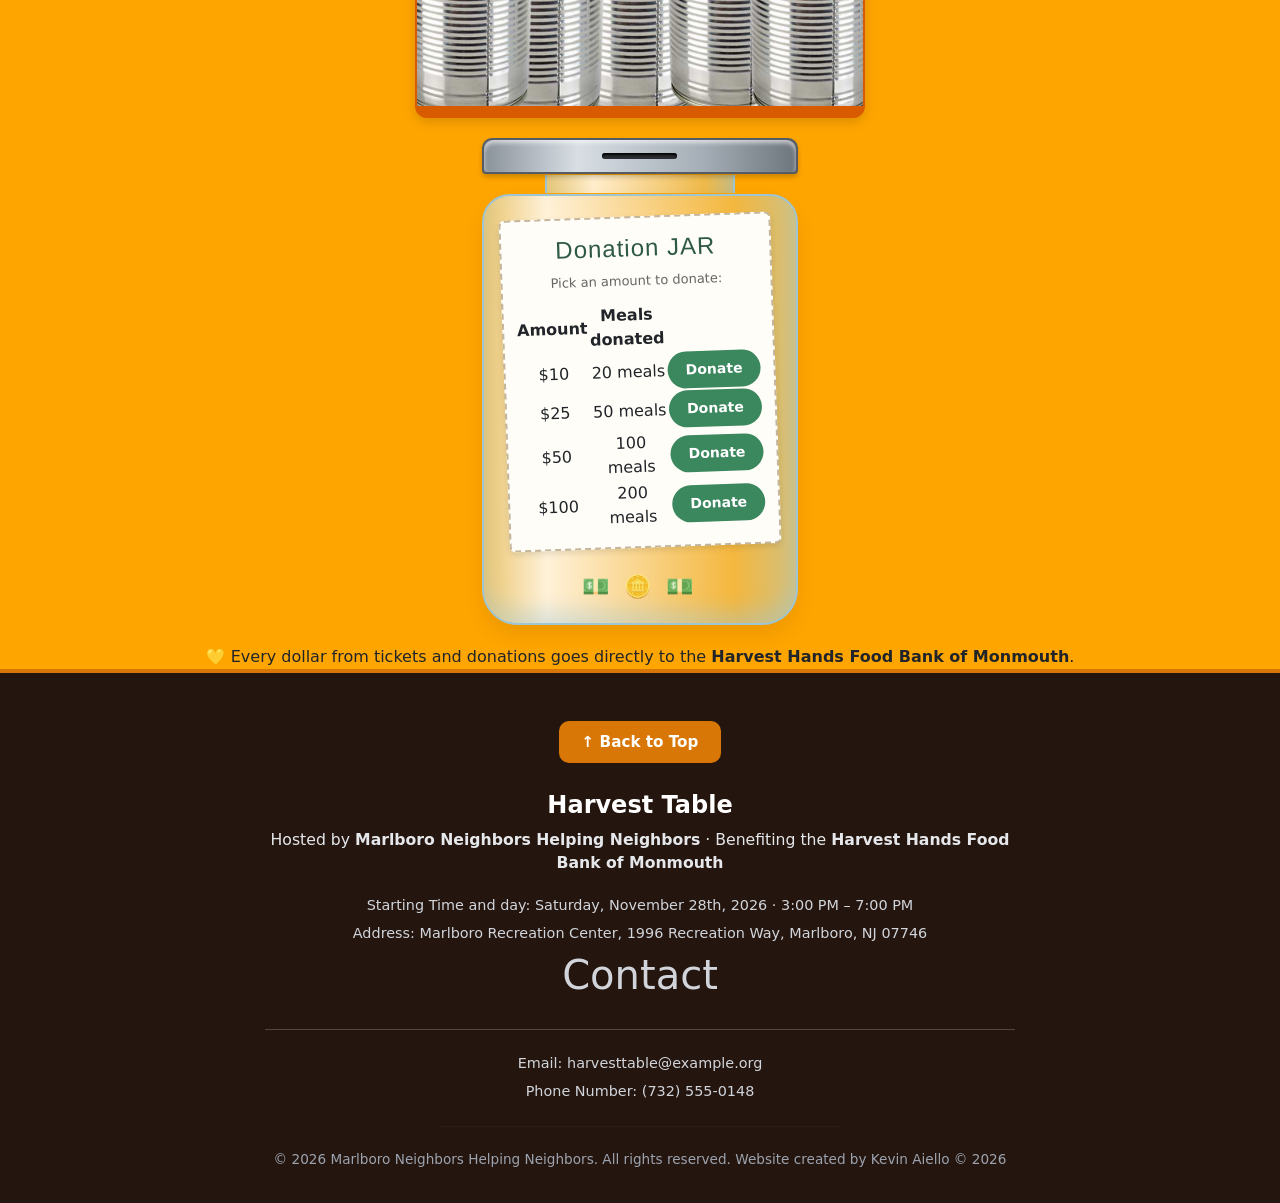
==== commit 0c22c31f: "added in some missing info and 2 more pages" ====
--- a/index.html
+++ b/index.html
@@ -102,6 +102,10 @@
                 </thead>
                 <tbody>
                   <tr>
+                  <td>Family-4 Pack</td>
+                    <td class="text-right fw-semibold">$40</td>
+                  </tr>
+                  <tr>
                     <td>Adults</td>
                     <td class="text-right fw-semibold">$15</td>
                   </tr>
@@ -112,7 +116,7 @@
                   <tr>
                     <td>Kids Under 4</td>
                     <td class="text-right fw-semibold">Free</td>
-                  </tr>
+                 
                  
                 </tbody>
                 
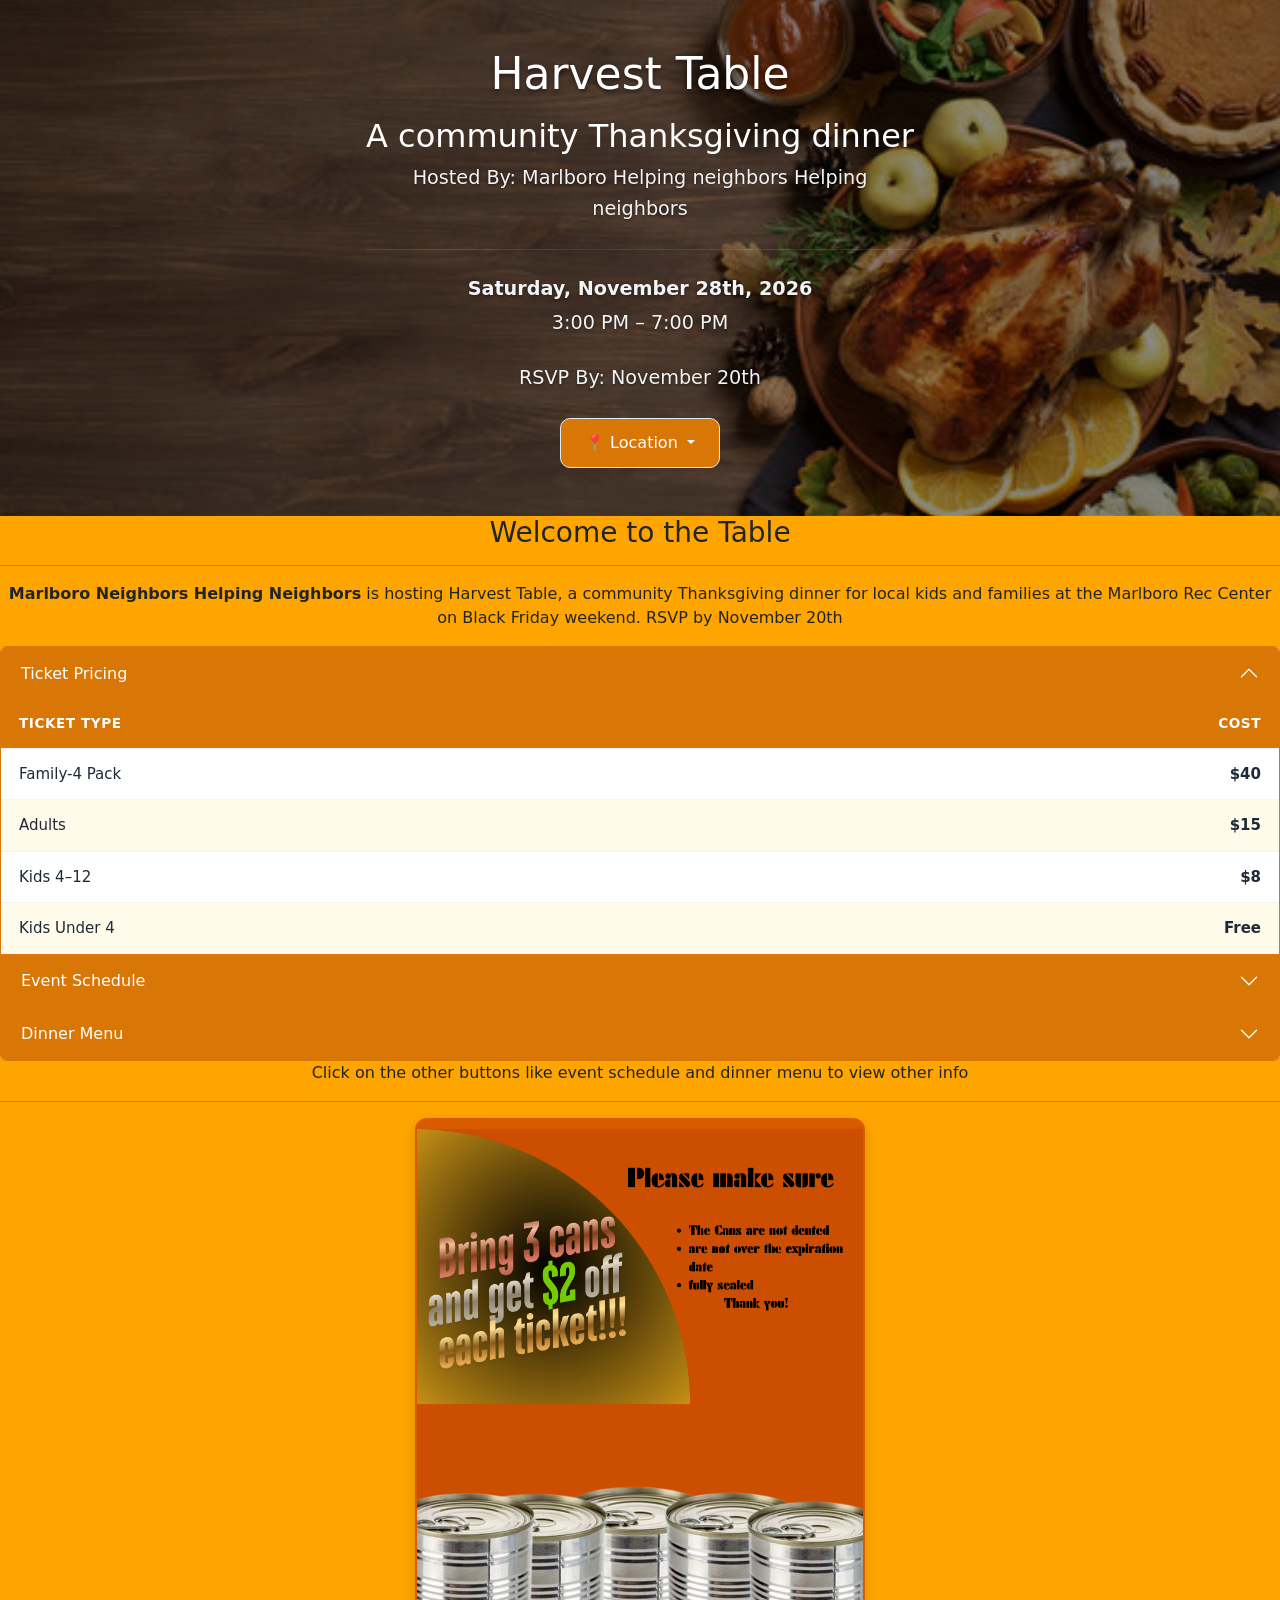
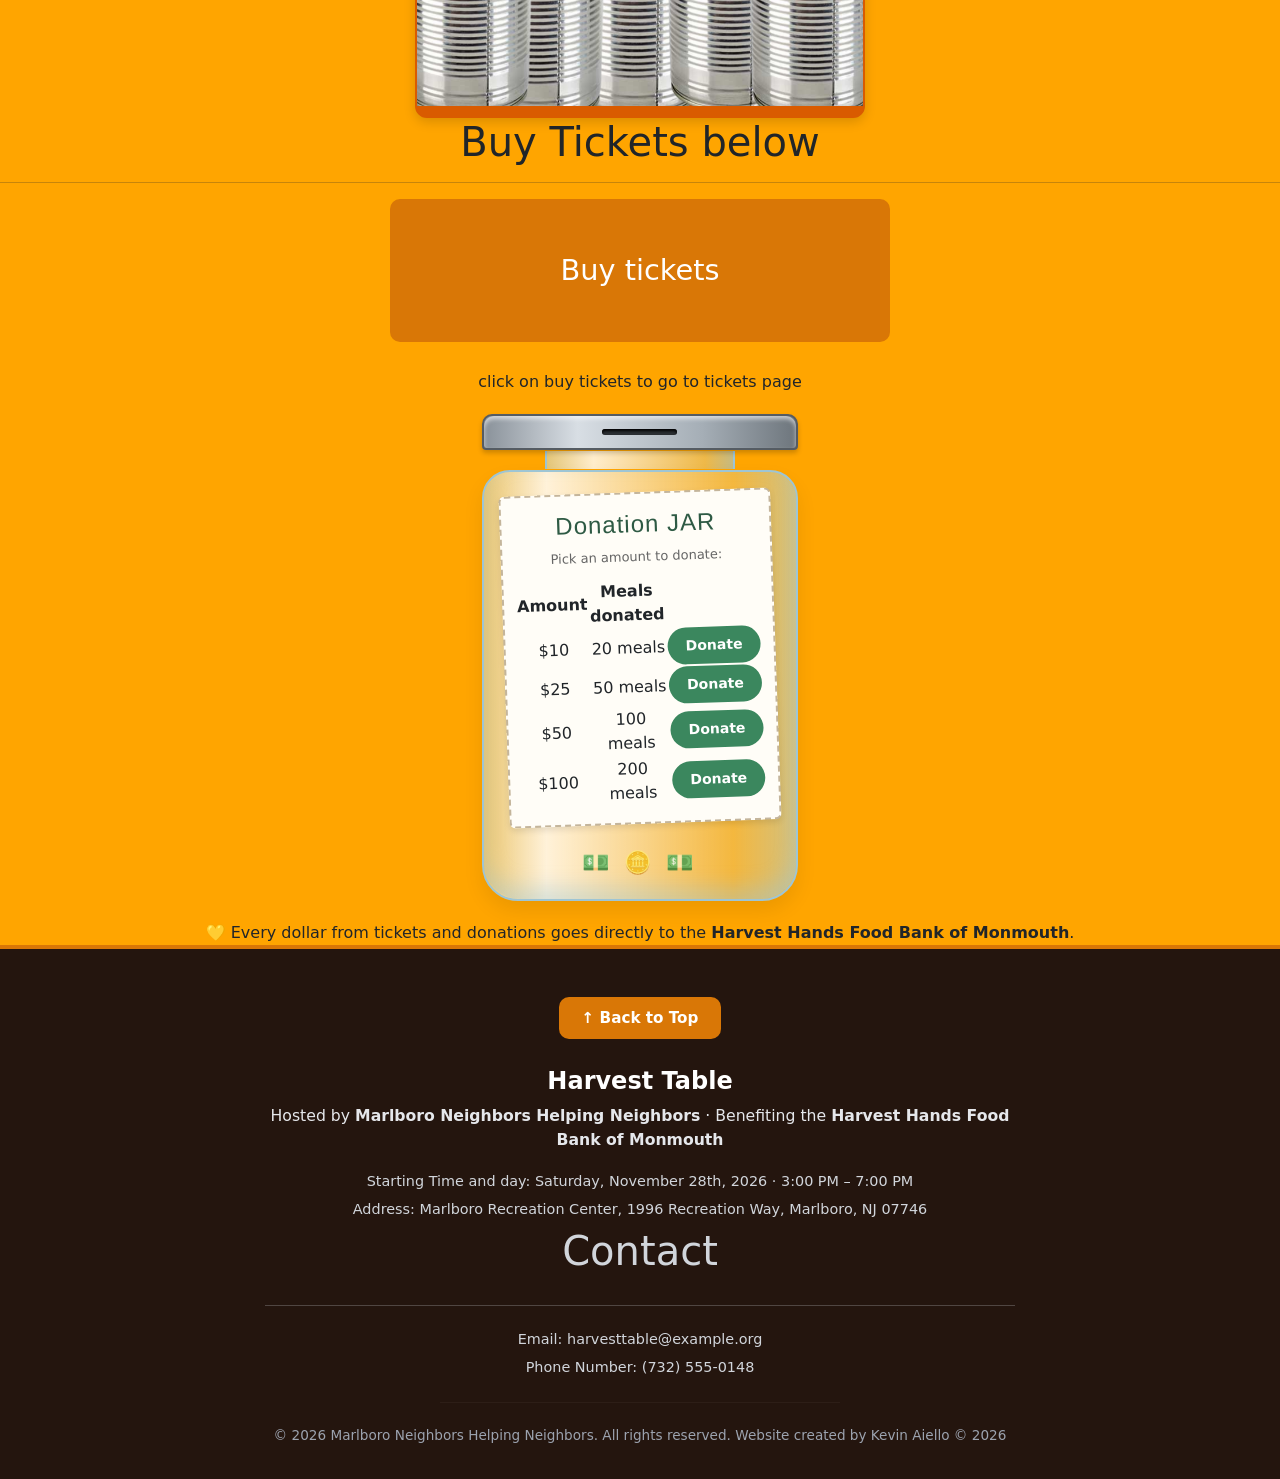
==== commit 1b065ee2: "added in a buy tickets page" ====
--- a/index.html
+++ b/index.html
@@ -221,12 +221,16 @@
 <h1></h1>
 <!-- Placed here to space the image flyer box please do not remove this empty H1 tag thank you! -->
 
+
+
+
 <div class="flyer-box">
   <img src="Your paragraph text.png" alt="Bring 3 cans and get $2 off each ticket flyer">
 </div>
-
-
-
+<h1>Buy Tickets below</h1>
+<hr>
+ <a href="ticket.html" class="buyticketsbtn">Buy tickets</a>
+<p>click on buy tickets to go to tickets page</p>
 
 
 
@@ -272,22 +276,22 @@
               <tr>
                 <td class="amount">$10</td>
                 <td>20 meals
-                <td><a href="https://www.whitescreenonline.app/tool/tip-screen" class="tip-btn">Donate</a></td>
+                <td><a href="Donation.html" class="tip-btn">Donate</a></td>
               </tr>
               <tr>
                 <td class="amount">$25</td>
                 <td>50 meals
-                <td><a href="https://www.whitescreenonline.app/tool/tip-screen" class="tip-btn">Donate</a></td>
+                <td><a href="Donation.html" class="tip-btn">Donate</a></td>
               </tr>
               <tr>
                 <td class="amount">$50</td>
                 <td>100 meals
-                <td><a href="https://www.whitescreenonline.app/tool/tip-screen" class="tip-btn">Donate</a></td>
+                <td><a href="Donation.html" class="tip-btn">Donate</a></td>
               </tr>
               <tr>
                 <td class="amount">$100</td>
                 <td>200 meals
-                <td><a href="https://www.whitescreenonline.app/tool/tip-screen" class="tip-btn">Donate</a></td>
+                <td><a href="Donation.html" class="tip-btn">Donate</a></td>
               </tr>
             </tbody>
           </table>
--- a/style.css
+++ b/style.css
@@ -215,7 +215,19 @@
 /* Accordion */
 
 
-
+.buyticketsbtn {
+ display: inline-block;
+  background-color: #d97706;
+  color: #ffffff;
+  text-decoration: none;
+  font-weight: 500;
+  font-size: 1.80rem;
+  padding: 50px;
+  width: 500px;
+  border-radius: 10px;
+  margin-bottom: 1.75rem;
+  transition: background-color 0.2s ease, transform 0.2s ease;
+}
 
 
 
